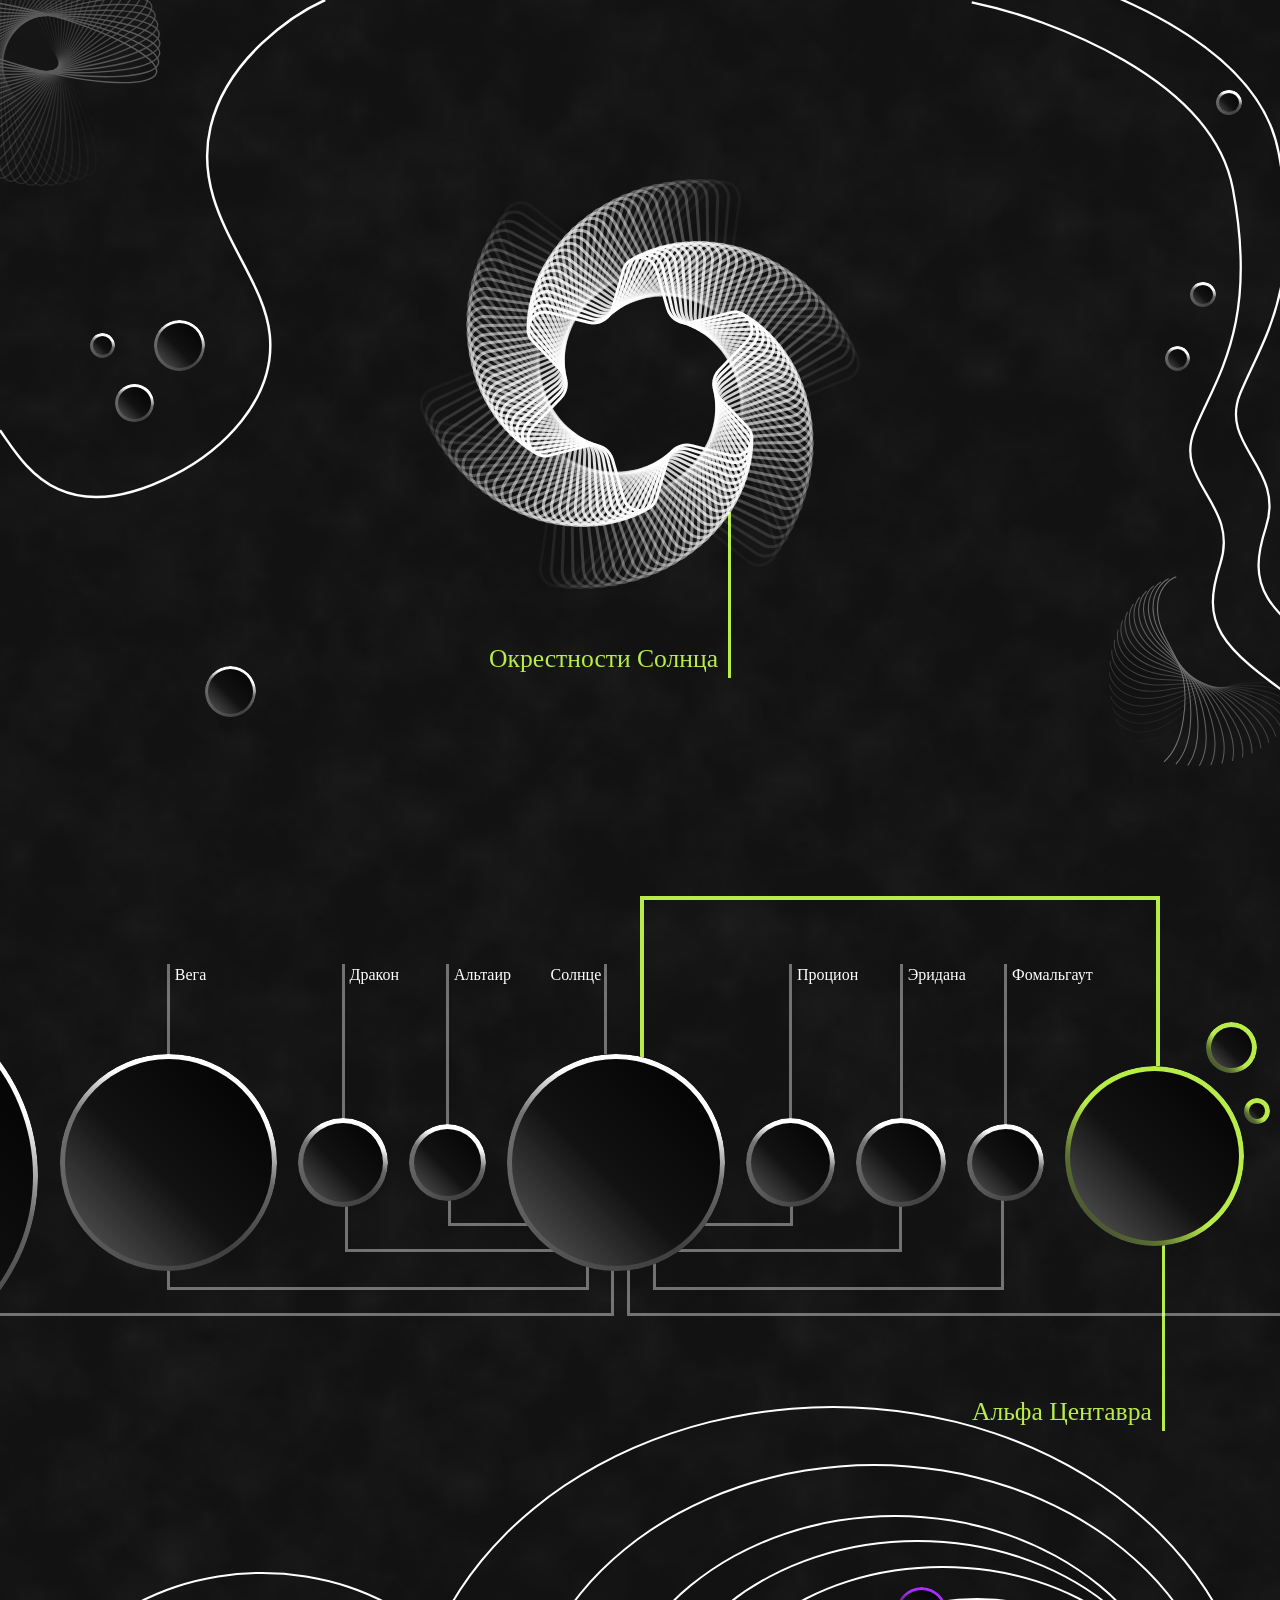
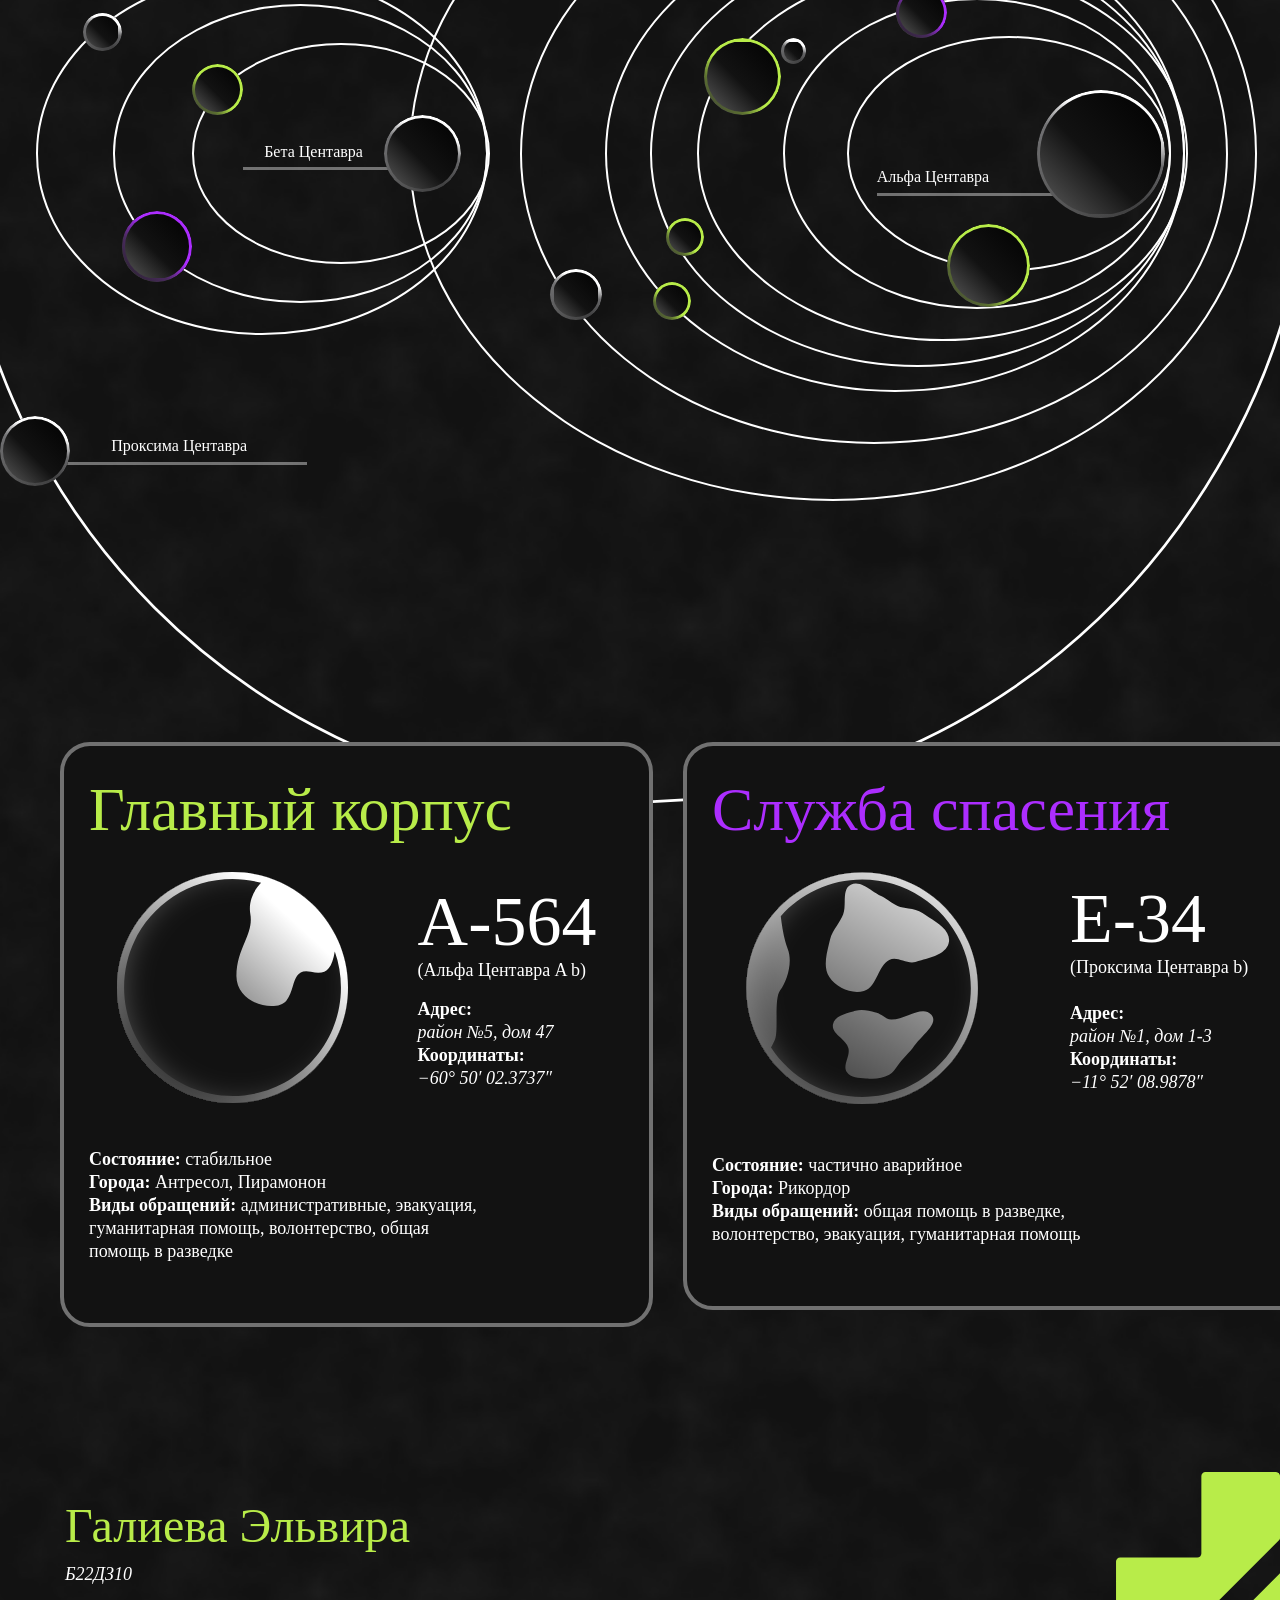
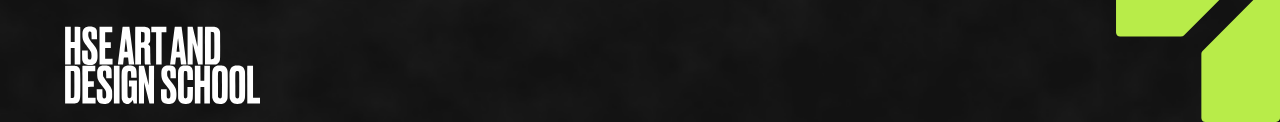
==== index.html @ c89c7153 "1506" ====
<!DOCTYPE html>
<html lang="en">
<head>
    <meta charset="UTF-8">
    <meta http-equiv="X-UA-Compatible" content="IE=edge">
    <meta name="viewport" content="width=device-width, initial-scale=1.0">
    <link rel="stylesheet" href="stylesheets/reset.css">
    <link rel="stylesheet" href="stylesheets/style.css">
    <title>Document</title>
</head>
<body>
    <div class="first_s">
        <div class="first_screen_bg">
            <div class="bg_left_galaxy">
                <div class="circel"></div>
            <div class="circel" ></div>
            <div class="circel" ></div>
            <div class="circel"></div>
            </div>
            <div class="bg_rigth_galaxy">
                <div class="circel" ></div>
                <div class="circel" ></div>
                <div class="circel" ></div>
            </div>
            <img src="images/1_line_left.svg" alt="">
            <img src="images/1_lines_right.svg" alt="">
            <img src="images/tablet/right_galaxy.svg" alt="">
        </div>
    <img class="left_galaxy" src="images/1_left_star.svg" alt="">
    <img class="right_galaxy" src="images/1_right_star.svg" alt="">
    <div class="first_center_elements">
    <img class="main_galaxy" src="images/1_main_star.svg" alt="">
    <div class="first_text_block">
        <h3 style="margin-right: 10px;">Окрестности Солнца</h3>
    </div>
    </div>
    </div>
    <div class="second_s">
        <div class="green_border"></div>
        <div class="planets">


            <div class="stars">
                <div class="stars_naming">
                    <div class="line_for_naming" style="height: 20px;opacity: 0;"></div>
                </div>
                <div class="circel_2" style="width:30vw; height: 30vw; margin-left: -27vw;"></div>
            </div>


            <div class="stars">
                <div class="stars_naming">
                    <div class="line_for_naming" style="height: 7vw;"></div>
                    <h4>Вега</h4>
                </div>
                <div class="circel_2" style="height: 17vw; width: 17vw;"></div>
            </div>


            <div class="stars">
                <div class="stars_naming" >
                    <div class="line_for_naming" style="height: 12vw;"></div>
                    <h4>Дракон</h4>
                </div>
                <div class="circel_2" style="height: 7vw; width: 7vw;"></div>
            </div>


            <div class="stars">
                <div class="stars_naming">
                    <div class="line_for_naming" style="height: 12.5vw"></div>
                    <h4>Альтаир</h4>
                </div>
                <div class="circel_2" style="height: 6vw; width: 6vw;"></div>
            </div>


            <div class="stars">
                <div class="stars_naming" style="flex-direction: row-reverse; margin-right: 20px;">
                    <h4 style="margin-right: 6px;">Солнце</h4>
                    <div class="line_for_naming" style="height: 7vw;"></div>
                    
                </div>
                <div class="circel_2" style="height: 17vw; width: 17vw;"></div>
            </div>


            <div class="stars">
                <div class="stars_naming" >
                    <div class="line_for_naming" style="height: 12vw;"></div>
                    <h4>Процион</h4>
                </div>
                <div class="circel_2" style="height: 7vw; width: 7vw;"></div>
            </div>


            <div class="stars">
                <div class="stars_naming" >
                    <div class="line_for_naming" style="height: 12vw;"></div>
                    <h4>Эридана</h4>
                </div>
                <div class="circel_2" style="height: 7vw; width: 7vw;"></div>
            </div>


            <div class="stars">
                <div class="stars_naming">
                    <div class="line_for_naming" style="height: 12.5vw"></div>
                    <h4>Фомальгаут</h4>
                </div>
                <div class="circel_2" style="height: 6vw; width: 6vw;"></div>
            </div>


        <div class="green_circels">
            <div class="circel_2_green" style="height: 14vw; width: 14vw;"></div>
            <div class="circel_2_green" style="height: 4vw; width: 4vw; margin-bottom: 17vw; margin-left: -3vw;"></div>
            <div class="circel_2_green" style="height: 2vw; width: 2vw; margin-bottom: 7vw; margin-left: -1vw;"></div>
        </div>
        </div>
        <div class="left_borders">
            <div></div>
            <div></div>
            <div></div>
            <div></div>
        </div>
        <div class="right_borders">
            <div></div>
            <div></div>
            <div></div>
            <div></div>
        </div>
        <div style="display:flex; align-items:flex-end; flex-direction:row-reverse;" >
            <div class="stars_naming_green"></div>
        <h3>Альфа Центавра</h3>
        </div>
    </div>
    <div class="second_s_small">
        <div class="green_border"></div>
        <div class="planets">


            <div class="stars">
                <div class="stars_naming">
                    <div class="line_for_naming" style="height: 20px;opacity: 0;"></div>
                </div>
                <div class="circel" style="width:265px; height: 265px; margin-left: -240px;"></div>
            </div>


            <div class="stars">
                <div class="stars_naming">
                    <div class="line_for_naming" style="height: 50px;"></div>
                    <h4>Вега</h4>
                </div>
                <div class="circel" style="height: 220px; width:200px;"></div>
            </div>


            <div class="stars">
                <div class="stars_naming" >
                    <div class="line_for_naming" style="height: 130px;"></div>
                    <h4>Дракон</h4>
                </div>
                <div class="circel" style="height: 70px; width: 70px;"></div>
            </div>


            <div class="stars">
                <div class="stars_naming">
                    <div class="line_for_naming" style="height: 135px"></div>
                    <h4>Альтаир</h4>
                </div>
                <div class="circel" style="height: 55px; width: 55px;"></div>
            </div>


            <div class="stars">
                <div class="stars_naming" style="flex-direction: row-reverse; margin-right: 20px;">
                    <h4 style="margin-right: 6px;">Солнце</h4>
                    <div class="line_for_naming" style="height: 60px;"></div>
                    
                </div>
                <div class="circel" style="height: 220px; width: 220px;"></div>
            </div>


            <div class="stars">
                <div class="stars_naming" >
                    <div class="line_for_naming" style="height: 130px;"></div>
                    <h4>Процион</h4>
                </div>
                <div class="circel" style="height: 70px; width: 70px;"></div>
            </div>


            <div class="stars">
                <div class="stars_naming" >
                    <div class="line_for_naming" style="height:130px;"></div>
                    <h4>Эридана</h4>
                </div>
                <div class="circel" style="height: 70px; width: 70px;"></div>
            </div>


            <div class="stars">
                <div class="stars_naming">
                    <div class="line_for_naming" style="height: 135px"></div>
                    <h4>Фомальгаут</h4>
                </div>
                <div class="circel" style="height: 55px; width: 55px;"></div>
            </div>


        <div class="green_circels">
            <div class="circel_2_green" style="height: 130px; width: 130px;"></div>
            <div class="circel_2_green" style="height: 55px; width: 55px; margin-bottom: 185px; margin-left: -25px;"></div>
            <div class="circel_2_green" style="height: 30px; width: 30px; margin-bottom: 65px; margin-left: -17px;"></div>
        </div>
        </div>
        <div class="left_borders">
            <div></div>
            <div></div>
            <div></div>
            <div></div>
        </div>
        <div class="right_borders">
            <div></div>
            <div></div>
            <div></div>
            <div></div>
        </div>
        <div style="display:flex; align-items:flex-end; flex-direction:row-reverse;" >
            <div class="stars_naming_green"></div>
        <h3 style="margin-right: 5px;">Альфа Центавра</h3>
        </div>
    </div>
    <div class="third_s">
        <div class="system">
            <img src="images/3_biggest.svg" alt="">
            <div class="proxima_circel_small"> <div  ></div></div>
            <div class="beta">
                <div></div>
                <div></div>
                <div></div>
            </div>
            <div class="alpha">
                <div></div>
                <div></div>
                <div></div>
                <div></div>
                <div></div>
                <div></div>
                <div></div>
            </div>
            
        </div>
        <div class="system_planets">
            <div class="circel_3"></div>
            <div class="proxima_name">
                <h4>Проксима Центавра</h4>
                <div></div>
            </div>
            <div class="circel_3"></div>
            <div class="circel_3_purple"></div>
            <div class="circel_3_green"></div>
            <div class="beta_name">
                <h4>Бета Центавра</h4>
                <div></div>
            </div>
            <div class="circel_3"></div>
            <div class="circel_3"></div>
            <div class="circel_3_green"></div>
            <div class="circel_3_green"></div>
            <div class="circel_3_green"></div>
            <div class="circel_3"></div>
            <div class="circel_3_purple"></div>
            <div class="circel_3_green"></div>
            <div class="alpha_name">
                <h4>Альфа Центавра</h4>
                <div></div>
            </div>
            <div class="circel_3"></div>
        </div>
    </div>
    <div class="fourth_s">
        <div>
            <div class="cards" style="width: 535px ;">
                <h2 style="color: #B8EC49;">Главный корпус </h2>
                <div class="card_planet">
                    <img src="images/4_planet_1.svg" alt="">
                    <div>
                        <h1>А-564</h1>
                        <p>(Альфа Центавра A b)</p>
                        <br>
                        <p> <span style="font-weight: 600;"> Адрес: </span>  <br>
                            <span style="font-style: italic;">  район №5, дом 47 </span>
                             <br>
                             <span style="font-weight: 600;"> Координаты: </span>
                             <br>
                             <span style="font-style: italic;">  −60° 50′ 02.3737″ </span>
                            </p>
                    </div>
                </div>
                <p style=" margin-top: 45px;"> <span style="font-weight: 600;"> Состояние: </span>  стабильное <br>
                    <span style="font-weight: 600;"> Города: </span> 
                    Антресол, Пирамонон  <br>
                    <span style="font-weight: 600;"> Виды обращений: </span>
                    административные, эвакуация, <br> гуманитарная помощь, волонтерство, общая <br> помощь в разведке </p>
            </div>
        </div>
        <div>
            <div class="cards" style="width: 570px">
                <h2 style="color: #AC2DFF ;">Служба спасения</h2>
                <div class="card_planet">
                    <img src="images/4_planet_3.svg" alt="">
                    <div style="margin-left: 25px;">
                        <h1>E-34</h1>
                        <p>(Проксима Центавра b)</p>
                        <p> <span style="font-weight: 600;"> <br> Адрес: </span>  <br>
                            <span style="font-style: italic;">  район №1, дом 1-3 </span>
                             <br>
                             <span style="font-weight: 600;"> Координаты: </span>
                             <br>
                             <span style="font-style: italic;">  −11° 52′ 08.9878″ </span>
                            </p>
                    </div>
                </div>
                <p style=" margin-top: 50px;"> <span style="font-weight: 600;"> Состояние: </span>  частично аварийное <br>
                    <span style="font-weight: 600;"> Города: </span> 
                    Рикордор  <br>
                    <span style="font-weight: 600;"> Виды обращений: </span>
                    общая помощь в разведке, <br>  волонтерство, эвакуация, гуманитарная помощь </p>
            </div>
        </div>
        <div>
            <div class="cards">
                <h2 style="color: white ">Исследовательский <br> центр №1</h2>
                <div class="card_planet">
                    <img src="images/4_planet_2.svg" alt="">
                    <div style="margin-left: 25px;">
                        <h1>I-800</h1>
                        <p>(Альфа Центавра B b)</p>
                        <p> <span style="font-weight: 600;"> <br> Адрес: </span>  <br>
                            <span style="font-style: italic;">  район №4, дом 1 </span>
                             <br>
                             <span style="font-weight: 600;"> Координаты: </span>
                             <br>
                             <span style="font-style: italic;">  −61° 50′ 08.5413″ </span>
                            </p>
                    </div>
                </div>
                <p style=" margin-top: 50px;"> <span style="font-weight: 600;"> Состояние: </span>  стабильное <br>
                    <span style="font-weight: 600;"> Города: </span> 
                    Миномир, Амирон-сити, Альфа-сити  <br>
                    <span style="font-weight: 600;"> Виды обращений: </span>
                    образцы для лаборатории, мутации </p>
            </div>
        </div>
        <div>
            <div class="cards">
                <h2 style="color: #B8EC49; width:565px ">Центр помощи №3</h2>
                <div class="card_planet">
                    <img src="images/4_planet_5.svg" alt="">
                    <div style="margin-left: 25px;">
                        <h1>P-99</h1>
                        <p>(Проксима Центавра c)</p>
                        <p> <span style="font-weight: 600;"> <br> Адрес: </span>  <br>
                            <span style="font-style: italic;">  центральная площадь </span>
                             <br>
                             <span style="font-weight: 600;"> Координаты: </span>
                             <br>
                             <span style="font-style: italic;">  −24° 12′ 45.9518″ </span>
                            </p>
                    </div>
                </div>
                <p style=" margin-top: 50px;"> <span style="font-weight: 600;"> Состояние: </span>  критическое <br>
                    <span style="font-weight: 600;"> Города: </span> 
                    Централ-сити <br>
                    <span style="font-weight: 600;"> Виды обращений: </span>
                    гуманитарная помощь, эвакуация </p>
            </div>
        </div>
        <div>
            <div class="cards" style="width:670px">
                <h2 style="color: #AC2DFF ">Центральный корпус <br>  волонтерства</h2>
                <div class="card_planet">
                    <img src="images/4_planet_4.svg" alt="">
                    <div style="margin-left: 25px;">
                        <h1>C-78</h1>
                        <p>(Альфа Центавра B c)</p>
                        <p> <span style="font-weight: 600;"> <br> Адрес: </span>  <br>
                            <span style="font-style: italic;">  район №7, дом 2 </span>
                             <br>
                             <span style="font-weight: 600;"> Координаты: </span>
                             <br>
                             <span style="font-style: italic;">  11° 52′ 08.9878″ </span>
                            </p>
                    </div>
                </div>
                <p style=" margin-top: 50px;"> <span style="font-weight: 600;"> Состояние: </span>  стабильное <br>
                    <span style="font-weight: 600;"> Города: </span> 
                    Галиевон, Регин-сити <br>
                    <span style="font-weight: 600;"> Виды обращений: </span>
                    общая помощь в разведке, волонтерство </p>
            </div>
        </div>
    </div>
    <div class="fourth_s_small">
        <div>
            <div class="cards" style="width: 270px ; margin-left: 45px;">
                <h2 style="color: #B8EC49;">Главный корпус </h2>
                <div class="card_planet">
                    <img src="images/4_planet_1.svg" alt="" >
                    <div>
                        <h1>А-564</h1>
                        <p>(Альфа Центавра A b)</p>
                        <br>
                        <p> <span style="font-weight: 600;"> Адрес: </span>  <br>
                            <span style="font-style: italic;">  район №5, дом 47 </span>
                             <br>
                             <span style="font-weight: 600;"> Координаты: </span>
                             <br>
                             <span style="font-style: italic;">  −60° 50′ 02.3737″ </span>
                            </p>
                    </div>
                </div>
                <p > <span style="font-weight: 600;"> Состояние: </span>  стабильное <br>
                    <span style="font-weight: 600;"> Города: </span> 
                    Антресол, Пирамонон  <br>
                    <span style="font-weight: 600;"> Виды обращений: </span>
                    административные, эвакуация, <br> гуманитарная помощь, волонтерство, общая <br> помощь в разведке </p>
            </div>
        </div>
        <div>
            <div class="cards" style="width: 290px">
                <h2 style="color: #AC2DFF ;">Служба спасения</h2>
                <div class="card_planet">
                    <img src="images/4_planet_3.svg" alt="">
                    <div>
                        <h1>E-34</h1>
                        <p>(Проксима Центавра b)</p>
                        <p> <span style="font-weight: 600;"> <br> Адрес: </span>  <br>
                            <span style="font-style: italic;">  район №1, дом 1-3 </span>
                             <br>
                             <span style="font-weight: 600;"> Координаты: </span>
                             <br>
                             <span style="font-style: italic;">  −11° 52′ 08.9878″ </span>
                            </p>
                    </div>
                </div>
                <p > <span style="font-weight: 600;"> Состояние: </span>  частично аварийное <br>
                    <span style="font-weight: 600;"> Города: </span> 
                    Рикордор  <br>
                    <span style="font-weight: 600;"> Виды обращений: </span>
                    общая помощь в разведке,волонтерство, эвакуация, гуманитарная помощь </p>
            </div>
        </div>
        <div>
            <div class="cards">
                <h2 style="color: white ">Исследовательский <br> центр №1</h2>
                <div class="card_planet" style="margin-top:-55px">
                    <img src="images/4_planet_2.svg" alt="" style="margin-left:-76px">
                    <div>
                        <h1>I-800</h1>
                        <p>(Альфа Центавра B b)</p>
                        <p> <span style="font-weight: 600;"> <br> Адрес: </span>  <br>
                            <span style="font-style: italic;">  район №4, дом 1 </span>
                             <br>
                             <span style="font-weight: 600;"> Координаты: </span>
                             <br>
                             <span style="font-style: italic;">  −61° 50′ 08.5413″ </span>
                            </p>
                    </div>
                </div>
                <p> <span style="font-weight: 600;"> Состояние: </span>  стабильное <br>
                    <span style="font-weight: 600;"> Города: </span> 
                    Миномир, Амирон-сити, Альфа-сити  <br>
                    <span style="font-weight: 600;"> Виды обращений: </span>
                    образцы для лаборатории, мутации </p>
            </div>
        </div>
        <div>
            <div class="cards" style="width:290px">
                <h2 style="color: #B8EC49; width:300px ">Центр помощи №3</h2>
                <div class="card_planet">
                    <img src="images/4_planet_5.svg" alt="">
                    <div >
                        <h1>P-99</h1>
                        <p>(Проксима Центавра c)</p>
                        <p> <span style="font-weight: 600;"> <br> Адрес: </span>  <br>
                            <span style="font-style: italic;">  центральная площадь </span>
                             <br>
                             <span style="font-weight: 600;"> Координаты: </span>
                             <br>
                             <span style="font-style: italic;">  −24° 12′ 45.9518″ </span>
                            </p>
                    </div>
                </div>
                <p> <span style="font-weight: 600;"> Состояние: </span>  критическое <br>
                    <span style="font-weight: 600;"> Города: </span> 
                    Централ-сити <br>
                    <span style="font-weight: 600;"> Виды обращений: </span>
                    гуманитарная помощь, эвакуация </p>
            </div>
        </div>
        <div>
            <div class="cards" style="width:350px">
                <h2 style="color: #AC2DFF ">Центральный корпус <br>  волонтерства</h2>
                <div class="card_planet" style="margin-left:-50px">
                    <img src="images/4_planet_4.svg" alt="" style="margin-left:-16px">
                    <div>
                        <h1>C-78</h1>
                        <p>(Альфа Центавра B c)</p>
                        <p> <span style="font-weight: 600;"> <br> Адрес: </span>  <br>
                            <span style="font-style: italic;">  район №7, дом 2 </span>
                             <br>
                             <span style="font-weight: 600;"> Координаты: </span>
                             <br>
                             <span style="font-style: italic;">  11° 52′ 08.9878″ </span>
                            </p>
                    </div>
                </div>
                <p> <span style="font-weight: 600;"> Состояние: </span>  стабильное <br>
                    <span style="font-weight: 600;"> Города: </span> 
                    Галиевон, Регин-сити <br>
                    <span style="font-weight: 600;"> Виды обращений: </span>
                    общая помощь в разведке, волонтерство </p>
            </div>
        </div>
    </div>
    <div class="bottom">
        <div class="bottom_text">
            <h3 class="b_text">Галиева Эльвира</h3>
            <p>Б22ДЗ10</p>
            <img src="images/hse_logo.svg" alt="" >
        </div>
            <img src="images/bottom.svg" alt="" >
    </div>
</body>
</html>
---- stylesheets/style.css ----
@import "fonts.css";
@import "index.css";
@import "parallax.css";
@import "first_screen.css";
@import "second_screen.css";
@import "third_screen.css";
@import "fourth_screen.css";
@import "animation.css";
@import "responsive_mobile.css";
@import "responsive.css";
@import "responsive_tablet.css";
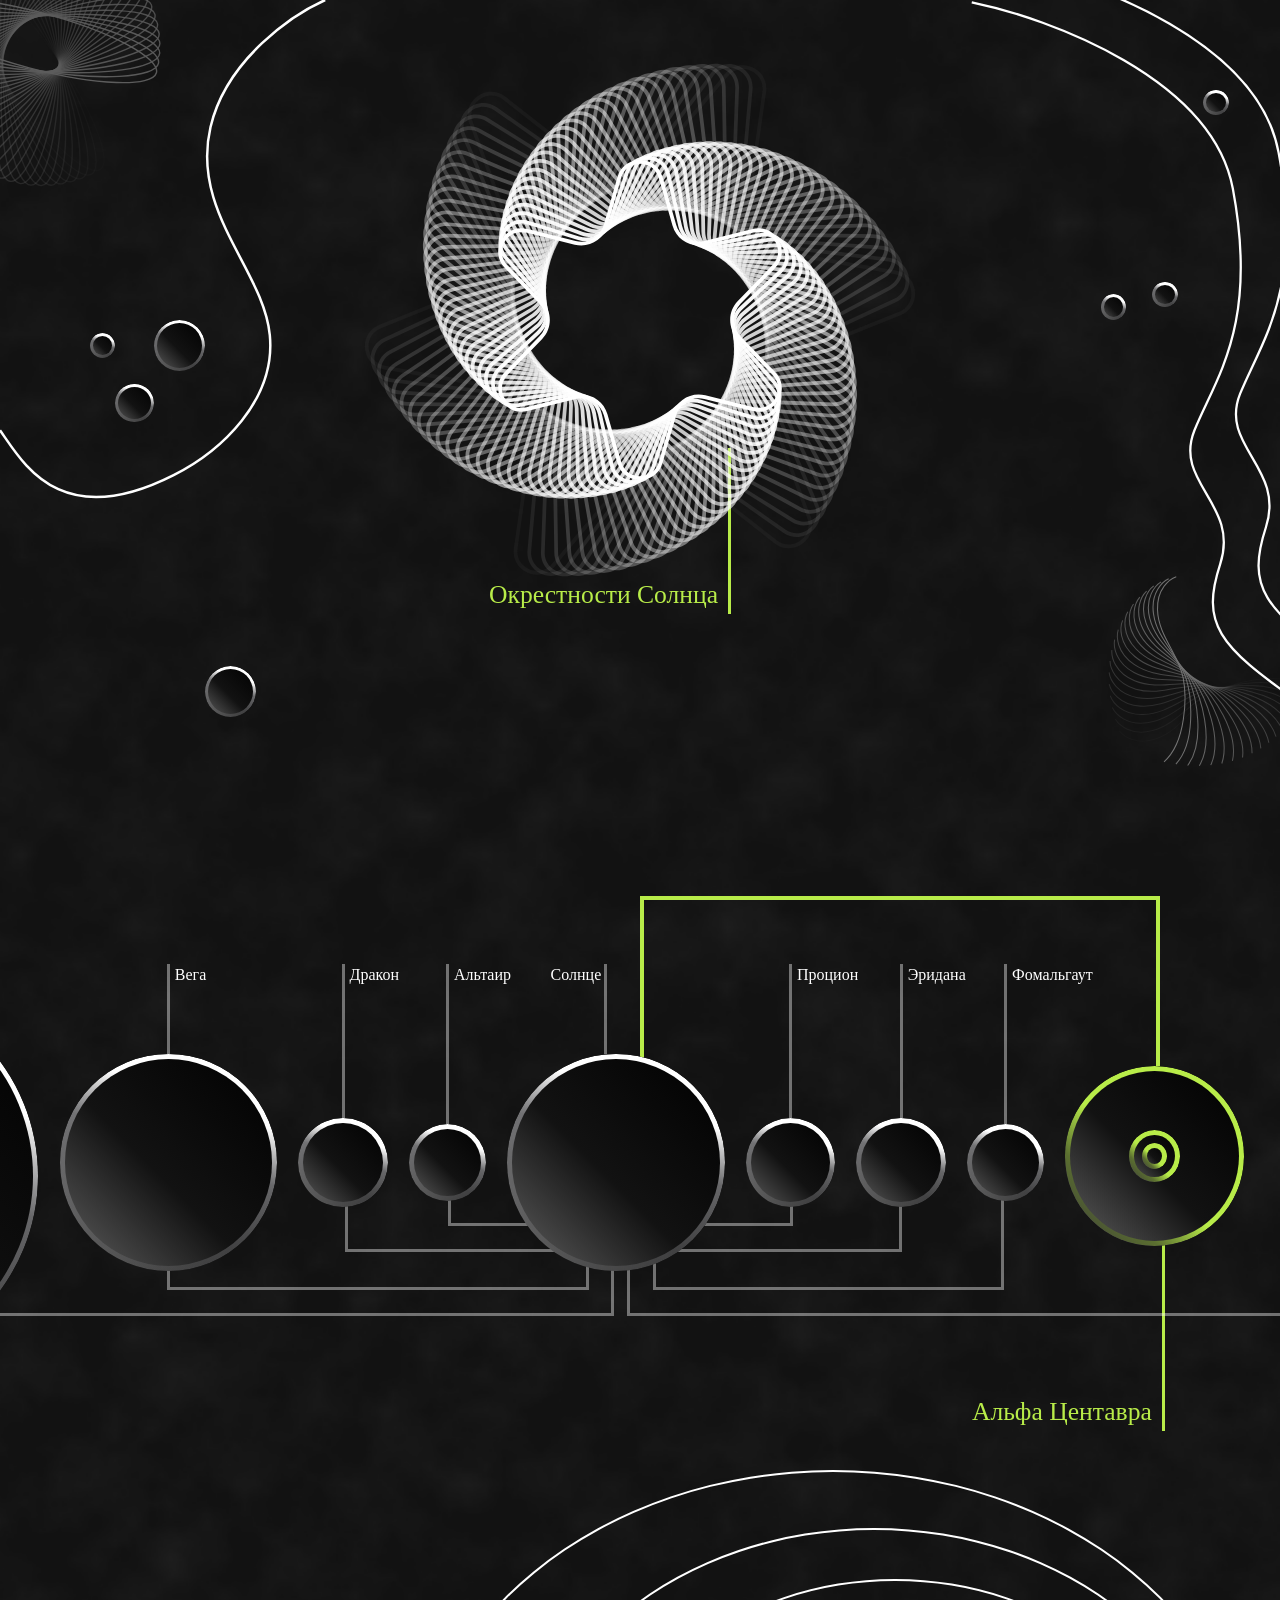
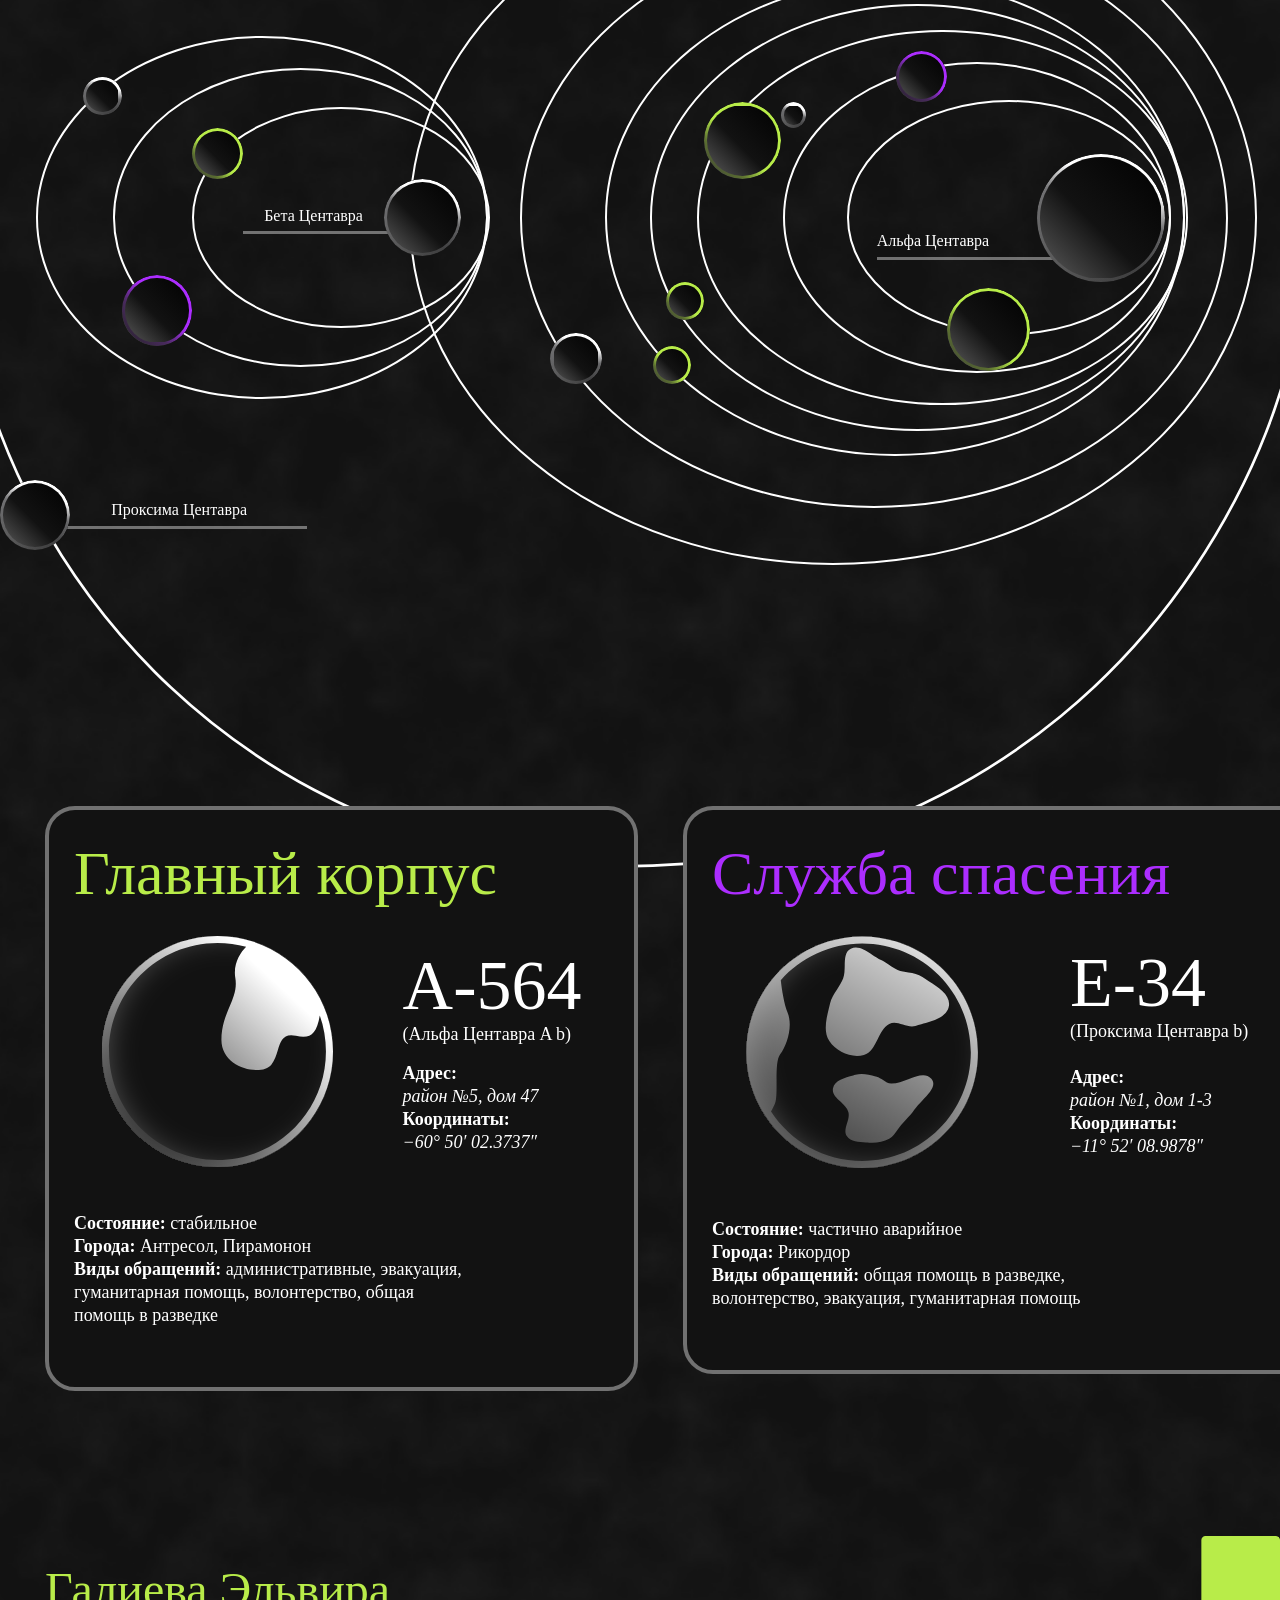
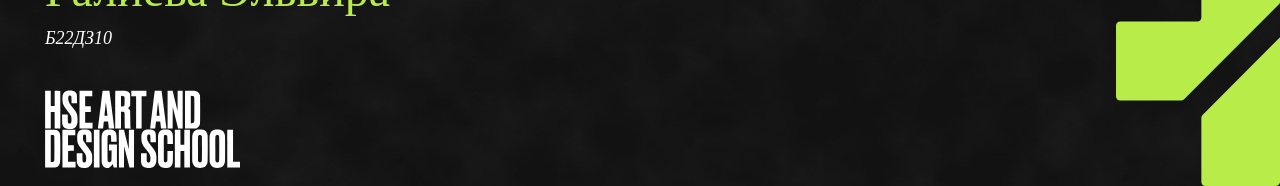
==== commit 5e660b4a: "low_animated" ====
--- a/index.html
+++ b/index.html
@@ -24,7 +24,7 @@
             </div>
             <img src="images/1_line_left.svg" alt="">
             <img src="images/1_lines_right.svg" alt="">
-            <img src="images/tablet/right_galaxy.svg" alt="">
+            <img src="images/mobile/right_galaxy.svg" alt="">
         </div>
     <img class="left_galaxy" src="images/1_left_star.svg" alt="">
     <img class="right_galaxy" src="images/1_right_star.svg" alt="">
@@ -114,8 +114,11 @@
 
         <div class="green_circels">
             <div class="circel_2_green" style="height: 14vw; width: 14vw;"></div>
-            <div class="circel_2_green" style="height: 4vw; width: 4vw; margin-bottom: 17vw; margin-left: -3vw;"></div>
-            <div class="circel_2_green" style="height: 2vw; width: 2vw; margin-bottom: 7vw; margin-left: -1vw;"></div>
+            <div class="circel_2_green" style="height: 4vw; width: 4vw; margin-left: -9vw;"></div>
+            <div style="height: 4vw; width: 4vw; margin-left: -4vw;" >
+                <div class="circel_2_green" style="height: 2vw; width: 2vw; margin-left: 1vw; margin-top: 1vw; "></div>
+            </div>
+           
         </div>
         </div>
         <div class="left_borders">
@@ -382,6 +385,7 @@
             </div>
         </div>
         <div>
+            
             <div class="cards" style="width:670px">
                 <h2 style="color: #AC2DFF ">Центральный корпус <br>  волонтерства</h2>
                 <div class="card_planet">
@@ -405,10 +409,132 @@
                     общая помощь в разведке, волонтерство </p>
             </div>
         </div>
+        <div>
+            <div class="cards" style="width: 535px ;">
+                <h2 style="color: #B8EC49;">Главный корпус </h2>
+                <div class="card_planet">
+                    <img src="images/4_planet_1.svg" alt="">
+                    <div>
+                        <h1>А-564</h1>
+                        <p>(Альфа Центавра A b)</p>
+                        <br>
+                        <p> <span style="font-weight: 600;"> Адрес: </span>  <br>
+                            <span style="font-style: italic;">  район №5, дом 47 </span>
+                             <br>
+                             <span style="font-weight: 600;"> Координаты: </span>
+                             <br>
+                             <span style="font-style: italic;">  −60° 50′ 02.3737″ </span>
+                            </p>
+                    </div>
+                </div>
+                <p style=" margin-top: 45px;"> <span style="font-weight: 600;"> Состояние: </span>  стабильное <br>
+                    <span style="font-weight: 600;"> Города: </span> 
+                    Антресол, Пирамонон  <br>
+                    <span style="font-weight: 600;"> Виды обращений: </span>
+                    административные, эвакуация, <br> гуманитарная помощь, волонтерство, общая <br> помощь в разведке </p>
+            </div>
+        </div>
+        <div>
+            <div class="cards" style="width: 570px">
+                <h2 style="color: #AC2DFF ;">Служба спасения</h2>
+                <div class="card_planet">
+                    <img src="images/4_planet_3.svg" alt="">
+                    <div style="margin-left: 25px;">
+                        <h1>E-34</h1>
+                        <p>(Проксима Центавра b)</p>
+                        <p> <span style="font-weight: 600;"> <br> Адрес: </span>  <br>
+                            <span style="font-style: italic;">  район №1, дом 1-3 </span>
+                             <br>
+                             <span style="font-weight: 600;"> Координаты: </span>
+                             <br>
+                             <span style="font-style: italic;">  −11° 52′ 08.9878″ </span>
+                            </p>
+                    </div>
+                </div>
+                <p style=" margin-top: 50px;"> <span style="font-weight: 600;"> Состояние: </span>  частично аварийное <br>
+                    <span style="font-weight: 600;"> Города: </span> 
+                    Рикордор  <br>
+                    <span style="font-weight: 600;"> Виды обращений: </span>
+                    общая помощь в разведке, <br>  волонтерство, эвакуация, гуманитарная помощь </p>
+            </div>
+        </div>
+        <div>
+            <div class="cards">
+                <h2 style="color: white ">Исследовательский <br> центр №1</h2>
+                <div class="card_planet">
+                    <img src="images/4_planet_2.svg" alt="">
+                    <div style="margin-left: 25px;">
+                        <h1>I-800</h1>
+                        <p>(Альфа Центавра B b)</p>
+                        <p> <span style="font-weight: 600;"> <br> Адрес: </span>  <br>
+                            <span style="font-style: italic;">  район №4, дом 1 </span>
+                             <br>
+                             <span style="font-weight: 600;"> Координаты: </span>
+                             <br>
+                             <span style="font-style: italic;">  −61° 50′ 08.5413″ </span>
+                            </p>
+                    </div>
+                </div>
+                <p style=" margin-top: 50px;"> <span style="font-weight: 600;"> Состояние: </span>  стабильное <br>
+                    <span style="font-weight: 600;"> Города: </span> 
+                    Миномир, Амирон-сити, Альфа-сити  <br>
+                    <span style="font-weight: 600;"> Виды обращений: </span>
+                    образцы для лаборатории, мутации </p>
+            </div>
+        </div>
+        <div>
+            <div class="cards">
+                <h2 style="color: #B8EC49; width:565px ">Центр помощи №3</h2>
+                <div class="card_planet">
+                    <img src="images/4_planet_5.svg" alt="">
+                    <div style="margin-left: 25px;">
+                        <h1>P-99</h1>
+                        <p>(Проксима Центавра c)</p>
+                        <p> <span style="font-weight: 600;"> <br> Адрес: </span>  <br>
+                            <span style="font-style: italic;">  центральная площадь </span>
+                             <br>
+                             <span style="font-weight: 600;"> Координаты: </span>
+                             <br>
+                             <span style="font-style: italic;">  −24° 12′ 45.9518″ </span>
+                            </p>
+                    </div>
+                </div>
+                <p style=" margin-top: 50px;"> <span style="font-weight: 600;"> Состояние: </span>  критическое <br>
+                    <span style="font-weight: 600;"> Города: </span> 
+                    Централ-сити <br>
+                    <span style="font-weight: 600;"> Виды обращений: </span>
+                    гуманитарная помощь, эвакуация </p>
+            </div>
+        </div>
+        <div>
+            
+            <div class="cards" style="width:670px">
+                <h2 style="color: #AC2DFF ">Центральный корпус <br>  волонтерства</h2>
+                <div class="card_planet">
+                    <img src="images/4_planet_4.svg" alt="">
+                    <div style="margin-left: 25px;">
+                        <h1>C-78</h1>
+                        <p>(Альфа Центавра B c)</p>
+                        <p> <span style="font-weight: 600;"> <br> Адрес: </span>  <br>
+                            <span style="font-style: italic;">  район №7, дом 2 </span>
+                             <br>
+                             <span style="font-weight: 600;"> Координаты: </span>
+                             <br>
+                             <span style="font-style: italic;">  11° 52′ 08.9878″ </span>
+                            </p>
+                    </div>
+                </div>
+                <p style=" margin-top: 50px;"> <span style="font-weight: 600;"> Состояние: </span>  стабильное <br>
+                    <span style="font-weight: 600;"> Города: </span> 
+                    Галиевон, Регин-сити <br>
+                    <span style="font-weight: 600;"> Виды обращений: </span>
+                    общая помощь в разведке, волонтерство </p>
+            </div>
+        </div>
     </div>
     <div class="fourth_s_small">
         <div>
-            <div class="cards" style="width: 270px ; margin-left: 45px;">
+            <div class="cards" style="width: 270px ; margin-left: 5px;">
                 <h2 style="color: #B8EC49;">Главный корпус </h2>
                 <div class="card_planet">
                     <img src="images/4_planet_1.svg" alt="" >
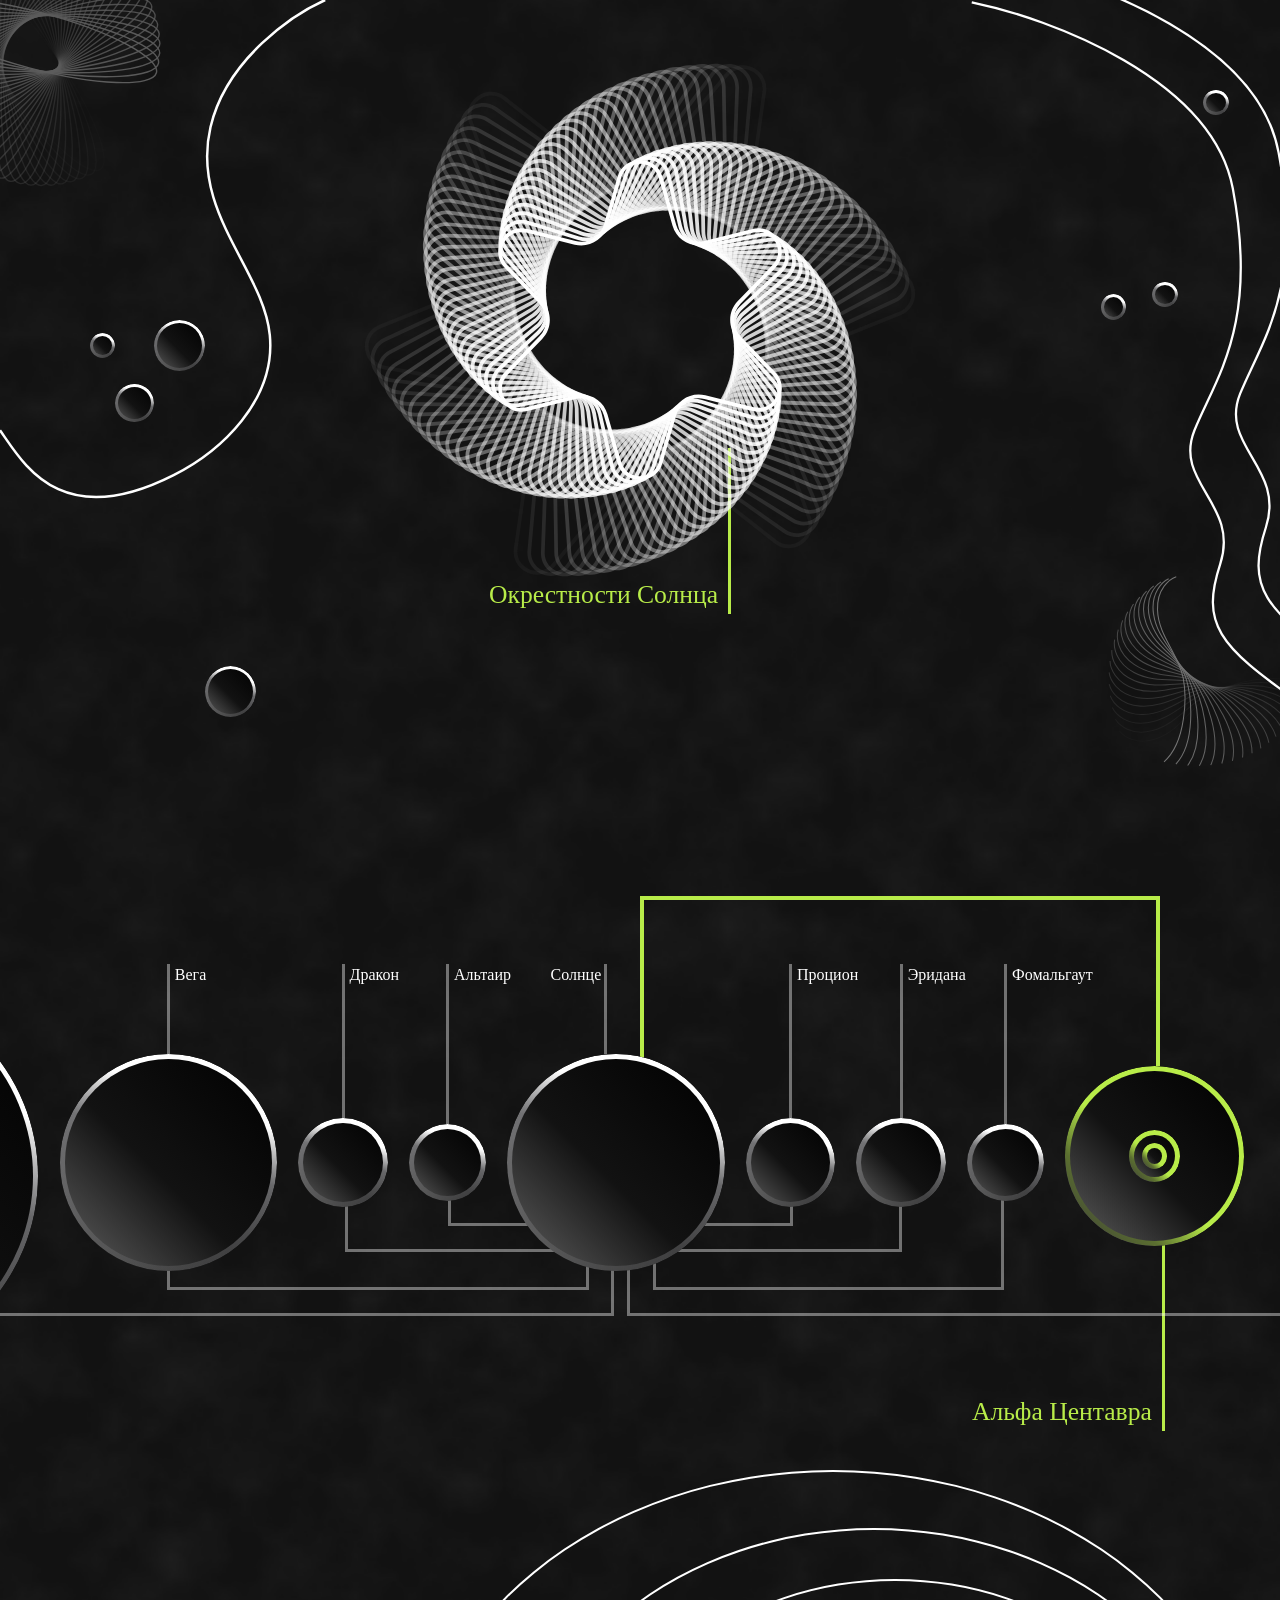
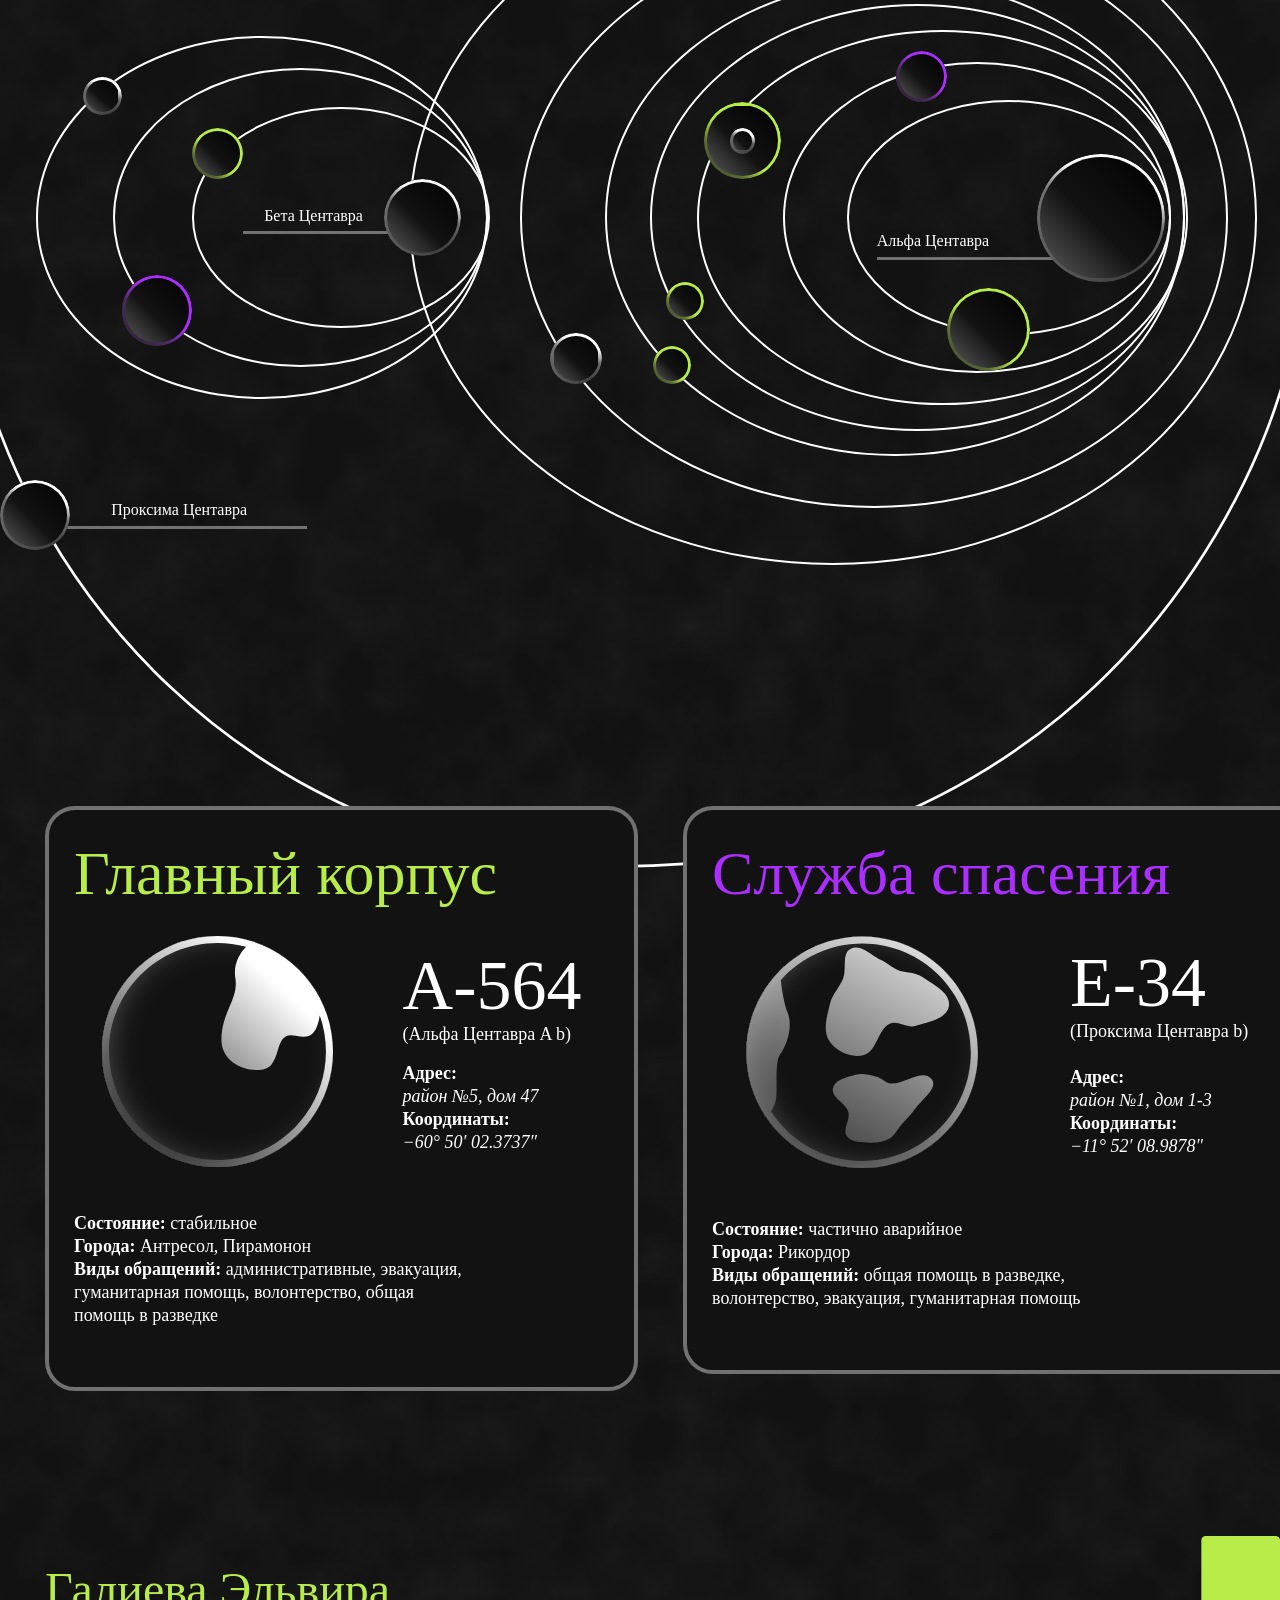
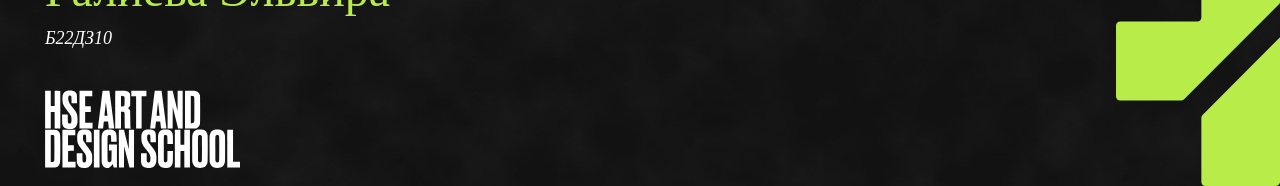
==== commit de1ecb2c: "FIMAL" ====
--- a/index.html
+++ b/index.html
@@ -217,8 +217,11 @@
 
         <div class="green_circels">
             <div class="circel_2_green" style="height: 130px; width: 130px;"></div>
-            <div class="circel_2_green" style="height: 55px; width: 55px; margin-bottom: 185px; margin-left: -25px;"></div>
-            <div class="circel_2_green" style="height: 30px; width: 30px; margin-bottom: 65px; margin-left: -17px;"></div>
+            <div class="circel_2_green" style="height: 55px; width: 55px;  margin-left: -95px;"></div>
+            <div style="height: 55px; width: 55px; margin-left: -7.5vw;"> 
+                <div class="circel_2_green" style="height: 30px; width: 30px; margin-top: 10px; margin-left: 15px;"></div>
+            </div>
+            
         </div>
         </div>
         <div class="left_borders">
@@ -534,7 +537,7 @@
     </div>
     <div class="fourth_s_small">
         <div>
-            <div class="cards" style="width: 270px ; margin-left: 5px;">
+            <div class="cards" style="width: 270px ; margin-left: 25px;">
                 <h2 style="color: #B8EC49;">Главный корпус </h2>
                 <div class="card_planet">
                     <img src="images/4_planet_1.svg" alt="" >
@@ -654,6 +657,127 @@
                     общая помощь в разведке, волонтерство </p>
             </div>
         </div>
+        <div>
+            <div class="cards" style="width: 270px ; margin-left: 25px;">
+                <h2 style="color: #B8EC49;">Главный корпус </h2>
+                <div class="card_planet">
+                    <img src="images/4_planet_1.svg" alt="" >
+                    <div>
+                        <h1>А-564</h1>
+                        <p>(Альфа Центавра A b)</p>
+                        <br>
+                        <p> <span style="font-weight: 600;"> Адрес: </span>  <br>
+                            <span style="font-style: italic;">  район №5, дом 47 </span>
+                             <br>
+                             <span style="font-weight: 600;"> Координаты: </span>
+                             <br>
+                             <span style="font-style: italic;">  −60° 50′ 02.3737″ </span>
+                            </p>
+                    </div>
+                </div>
+                <p > <span style="font-weight: 600;"> Состояние: </span>  стабильное <br>
+                    <span style="font-weight: 600;"> Города: </span> 
+                    Антресол, Пирамонон  <br>
+                    <span style="font-weight: 600;"> Виды обращений: </span>
+                    административные, эвакуация, <br> гуманитарная помощь, волонтерство, общая <br> помощь в разведке </p>
+            </div>
+        </div>
+        <div>
+            <div class="cards" style="width: 290px">
+                <h2 style="color: #AC2DFF ;">Служба спасения</h2>
+                <div class="card_planet">
+                    <img src="images/4_planet_3.svg" alt="">
+                    <div>
+                        <h1>E-34</h1>
+                        <p>(Проксима Центавра b)</p>
+                        <p> <span style="font-weight: 600;"> <br> Адрес: </span>  <br>
+                            <span style="font-style: italic;">  район №1, дом 1-3 </span>
+                             <br>
+                             <span style="font-weight: 600;"> Координаты: </span>
+                             <br>
+                             <span style="font-style: italic;">  −11° 52′ 08.9878″ </span>
+                            </p>
+                    </div>
+                </div>
+                <p > <span style="font-weight: 600;"> Состояние: </span>  частично аварийное <br>
+                    <span style="font-weight: 600;"> Города: </span> 
+                    Рикордор  <br>
+                    <span style="font-weight: 600;"> Виды обращений: </span>
+                    общая помощь в разведке,волонтерство, эвакуация, гуманитарная помощь </p>
+            </div>
+        </div>
+        <div>
+            <div class="cards">
+                <h2 style="color: white ">Исследовательский <br> центр №1</h2>
+                <div class="card_planet" style="margin-top:-55px">
+                    <img src="images/4_planet_2.svg" alt="" style="margin-left:-76px">
+                    <div>
+                        <h1>I-800</h1>
+                        <p>(Альфа Центавра B b)</p>
+                        <p> <span style="font-weight: 600;"> <br> Адрес: </span>  <br>
+                            <span style="font-style: italic;">  район №4, дом 1 </span>
+                             <br>
+                             <span style="font-weight: 600;"> Координаты: </span>
+                             <br>
+                             <span style="font-style: italic;">  −61° 50′ 08.5413″ </span>
+                            </p>
+                    </div>
+                </div>
+                <p> <span style="font-weight: 600;"> Состояние: </span>  стабильное <br>
+                    <span style="font-weight: 600;"> Города: </span> 
+                    Миномир, Амирон-сити, Альфа-сити  <br>
+                    <span style="font-weight: 600;"> Виды обращений: </span>
+                    образцы для лаборатории, мутации </p>
+            </div>
+        </div>
+        <div>
+            <div class="cards" style="width:290px">
+                <h2 style="color: #B8EC49; width:300px ">Центр помощи №3</h2>
+                <div class="card_planet">
+                    <img src="images/4_planet_5.svg" alt="">
+                    <div >
+                        <h1>P-99</h1>
+                        <p>(Проксима Центавра c)</p>
+                        <p> <span style="font-weight: 600;"> <br> Адрес: </span>  <br>
+                            <span style="font-style: italic;">  центральная площадь </span>
+                             <br>
+                             <span style="font-weight: 600;"> Координаты: </span>
+                             <br>
+                             <span style="font-style: italic;">  −24° 12′ 45.9518″ </span>
+                            </p>
+                    </div>
+                </div>
+                <p> <span style="font-weight: 600;"> Состояние: </span>  критическое <br>
+                    <span style="font-weight: 600;"> Города: </span> 
+                    Централ-сити <br>
+                    <span style="font-weight: 600;"> Виды обращений: </span>
+                    гуманитарная помощь, эвакуация </p>
+            </div>
+        </div>
+        <div>
+            <div class="cards" style="width:350px">
+                <h2 style="color: #AC2DFF ">Центральный корпус <br>  волонтерства</h2>
+                <div class="card_planet" style="margin-left:-50px">
+                    <img src="images/4_planet_4.svg" alt="" style="margin-left:-16px">
+                    <div>
+                        <h1>C-78</h1>
+                        <p>(Альфа Центавра B c)</p>
+                        <p> <span style="font-weight: 600;"> <br> Адрес: </span>  <br>
+                            <span style="font-style: italic;">  район №7, дом 2 </span>
+                             <br>
+                             <span style="font-weight: 600;"> Координаты: </span>
+                             <br>
+                             <span style="font-style: italic;">  11° 52′ 08.9878″ </span>
+                            </p>
+                    </div>
+                </div>
+                <p> <span style="font-weight: 600;"> Состояние: </span>  стабильное <br>
+                    <span style="font-weight: 600;"> Города: </span> 
+                    Галиевон, Регин-сити <br>
+                    <span style="font-weight: 600;"> Виды обращений: </span>
+                    общая помощь в разведке, волонтерство </p>
+            </div>
+        </div>
     </div>
     <div class="bottom">
         <div class="bottom_text">
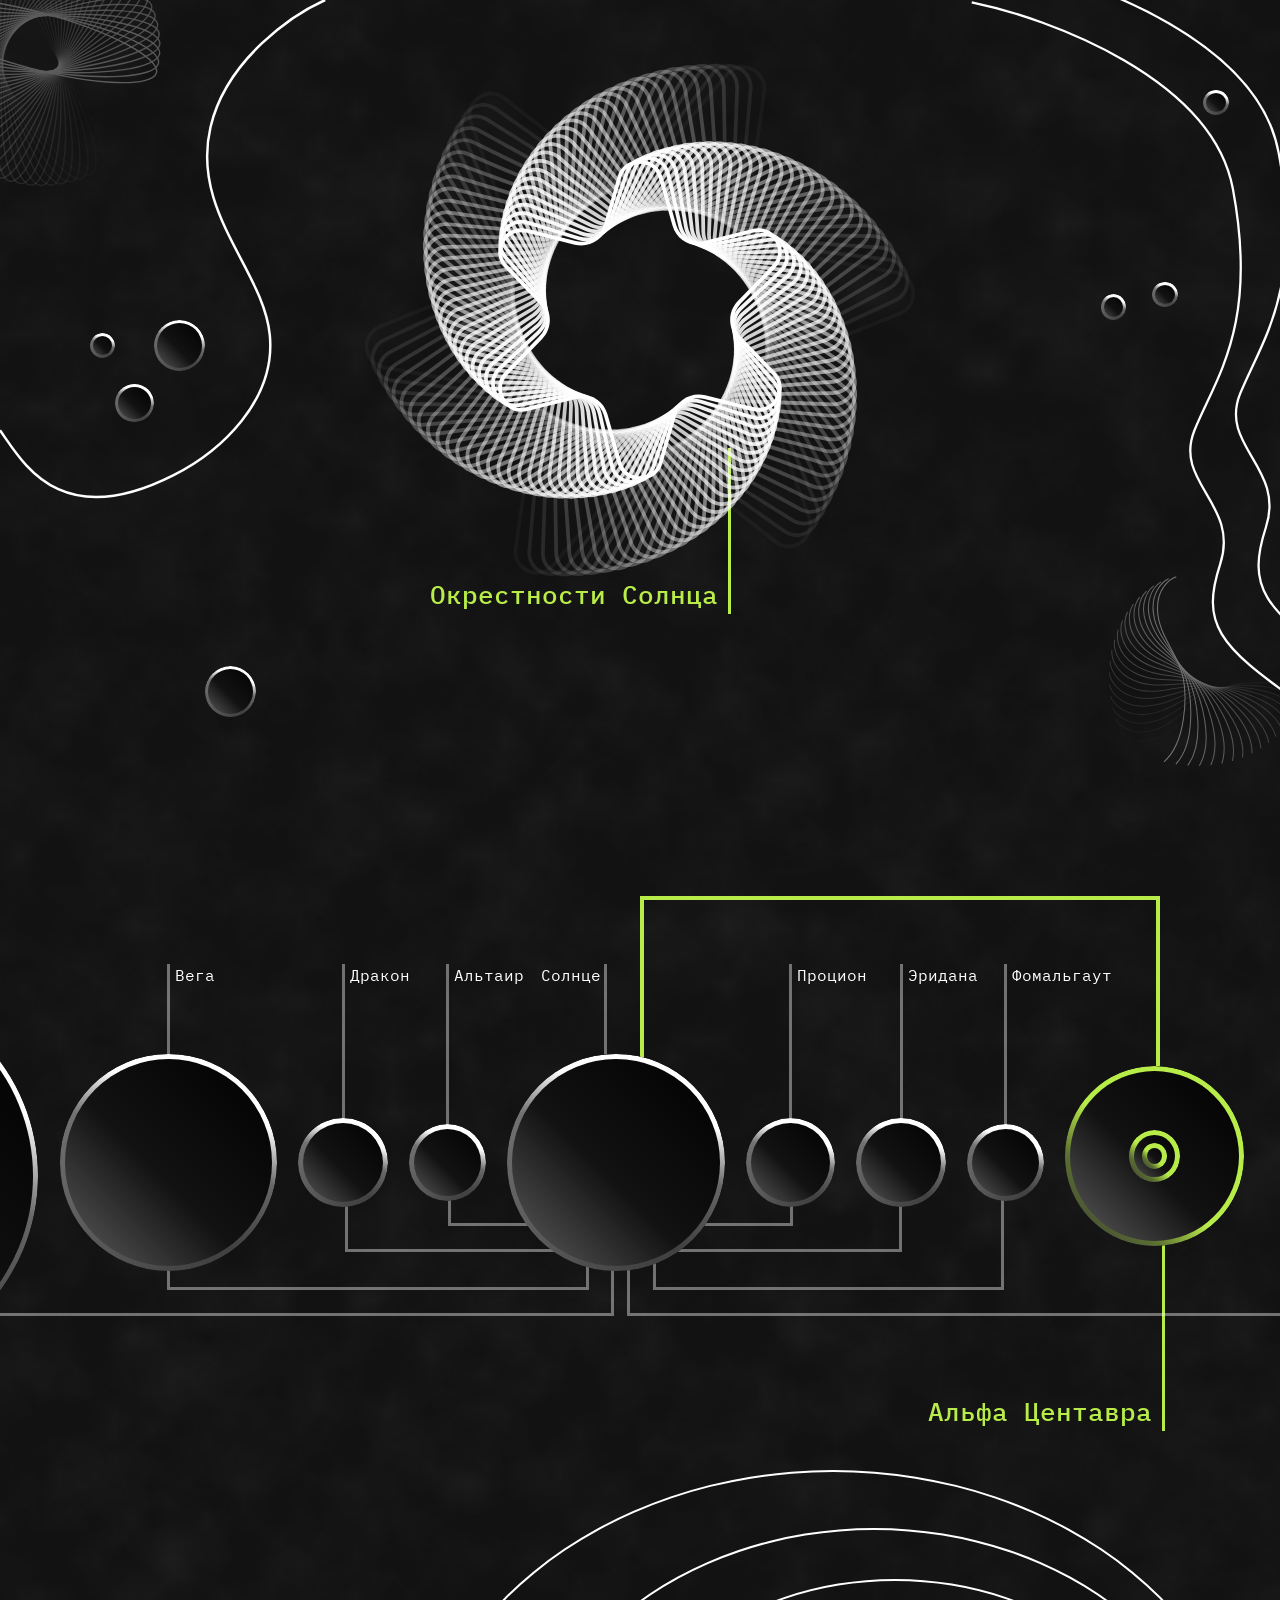
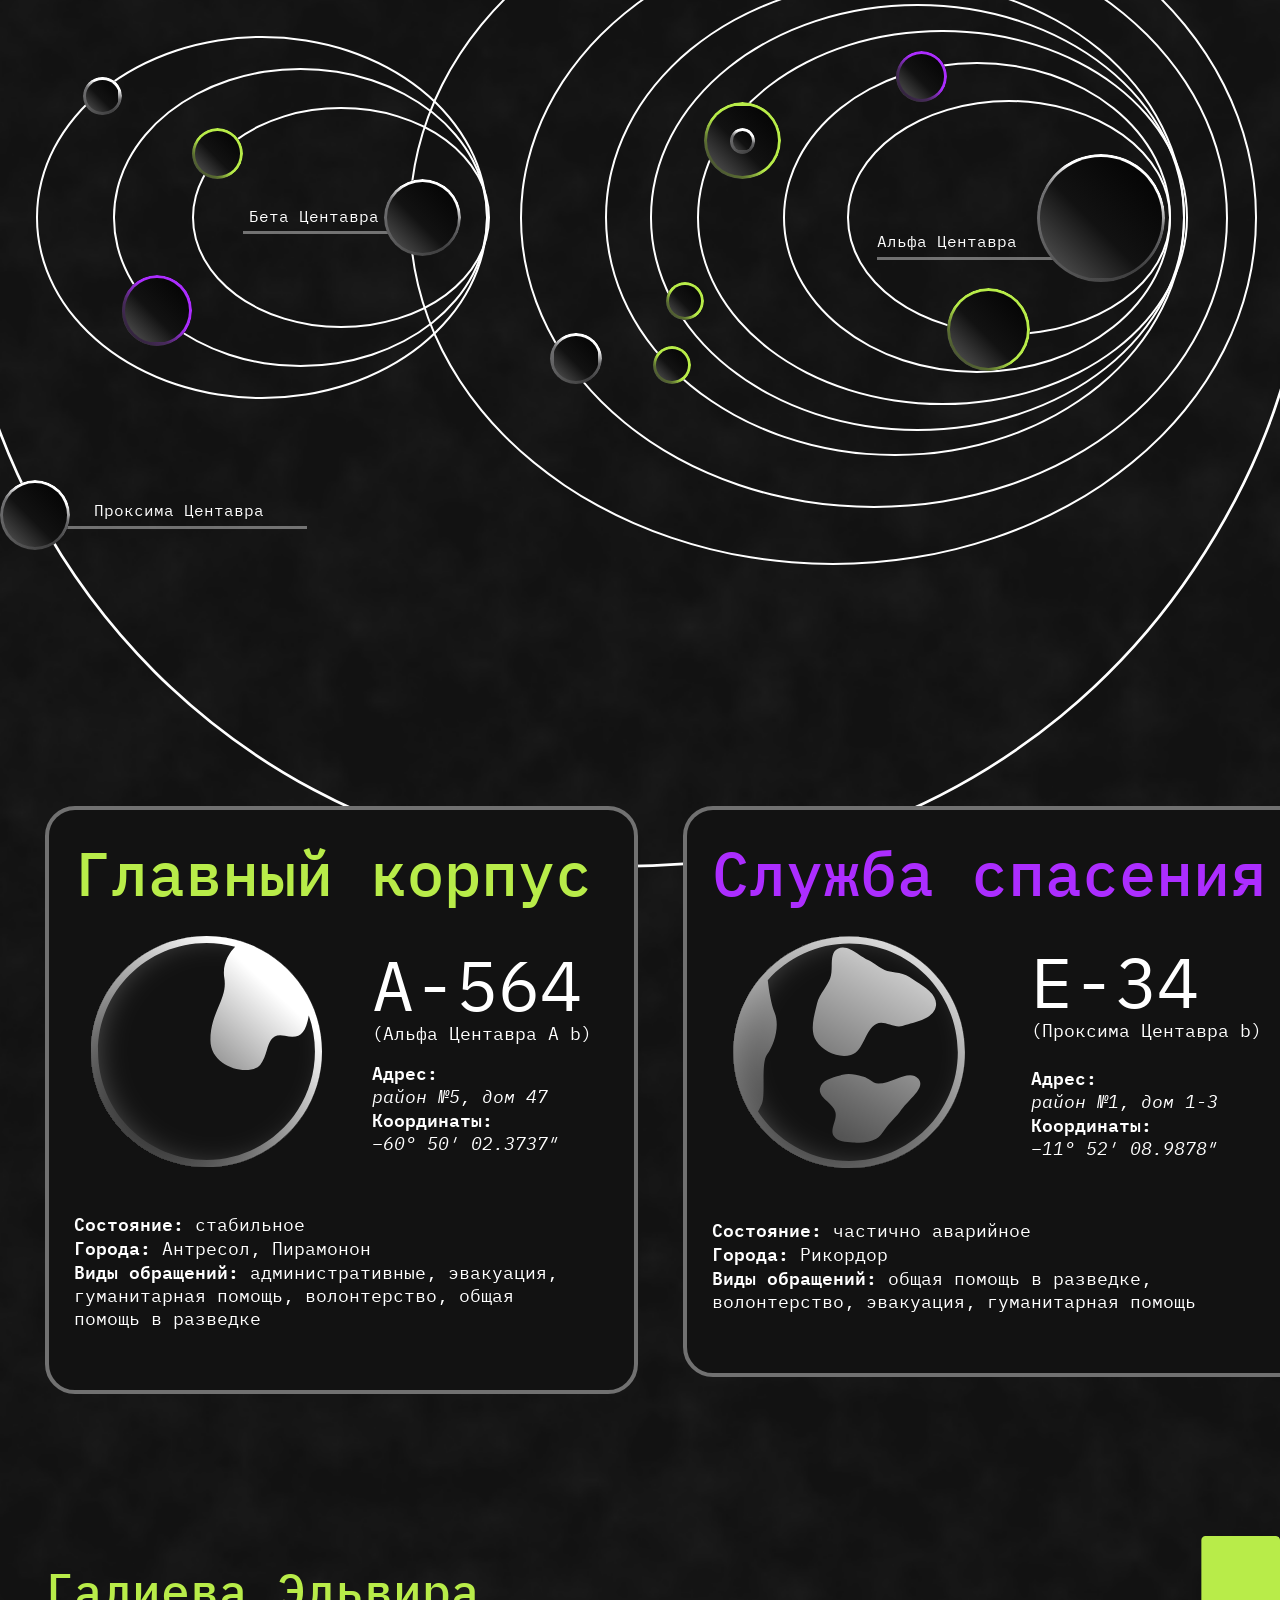
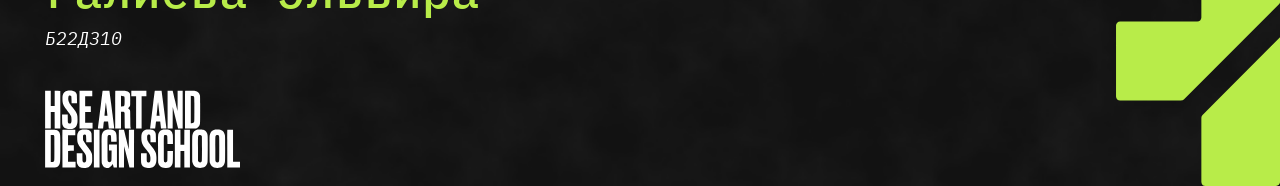
==== commit c7ac84e8: "fonts_connects" ====
--- a/index.html
+++ b/index.html
@@ -6,6 +6,7 @@
     <meta name="viewport" content="width=device-width, initial-scale=1.0">
     <link rel="stylesheet" href="stylesheets/reset.css">
     <link rel="stylesheet" href="stylesheets/style.css">
+    <link rel="preconnect" href="https://fonts.googleapis.com"><link rel="preconnect" href="https://fonts.gstatic.com" crossorigin><link href="https://fonts.googleapis.com/css2?family=IBM+Plex+Mono:ital,wght@0,400;0,500;0,600;1,400;1,500;1,600&display=swap" rel="stylesheet">
     <title>Document</title>
 </head>
 <body>
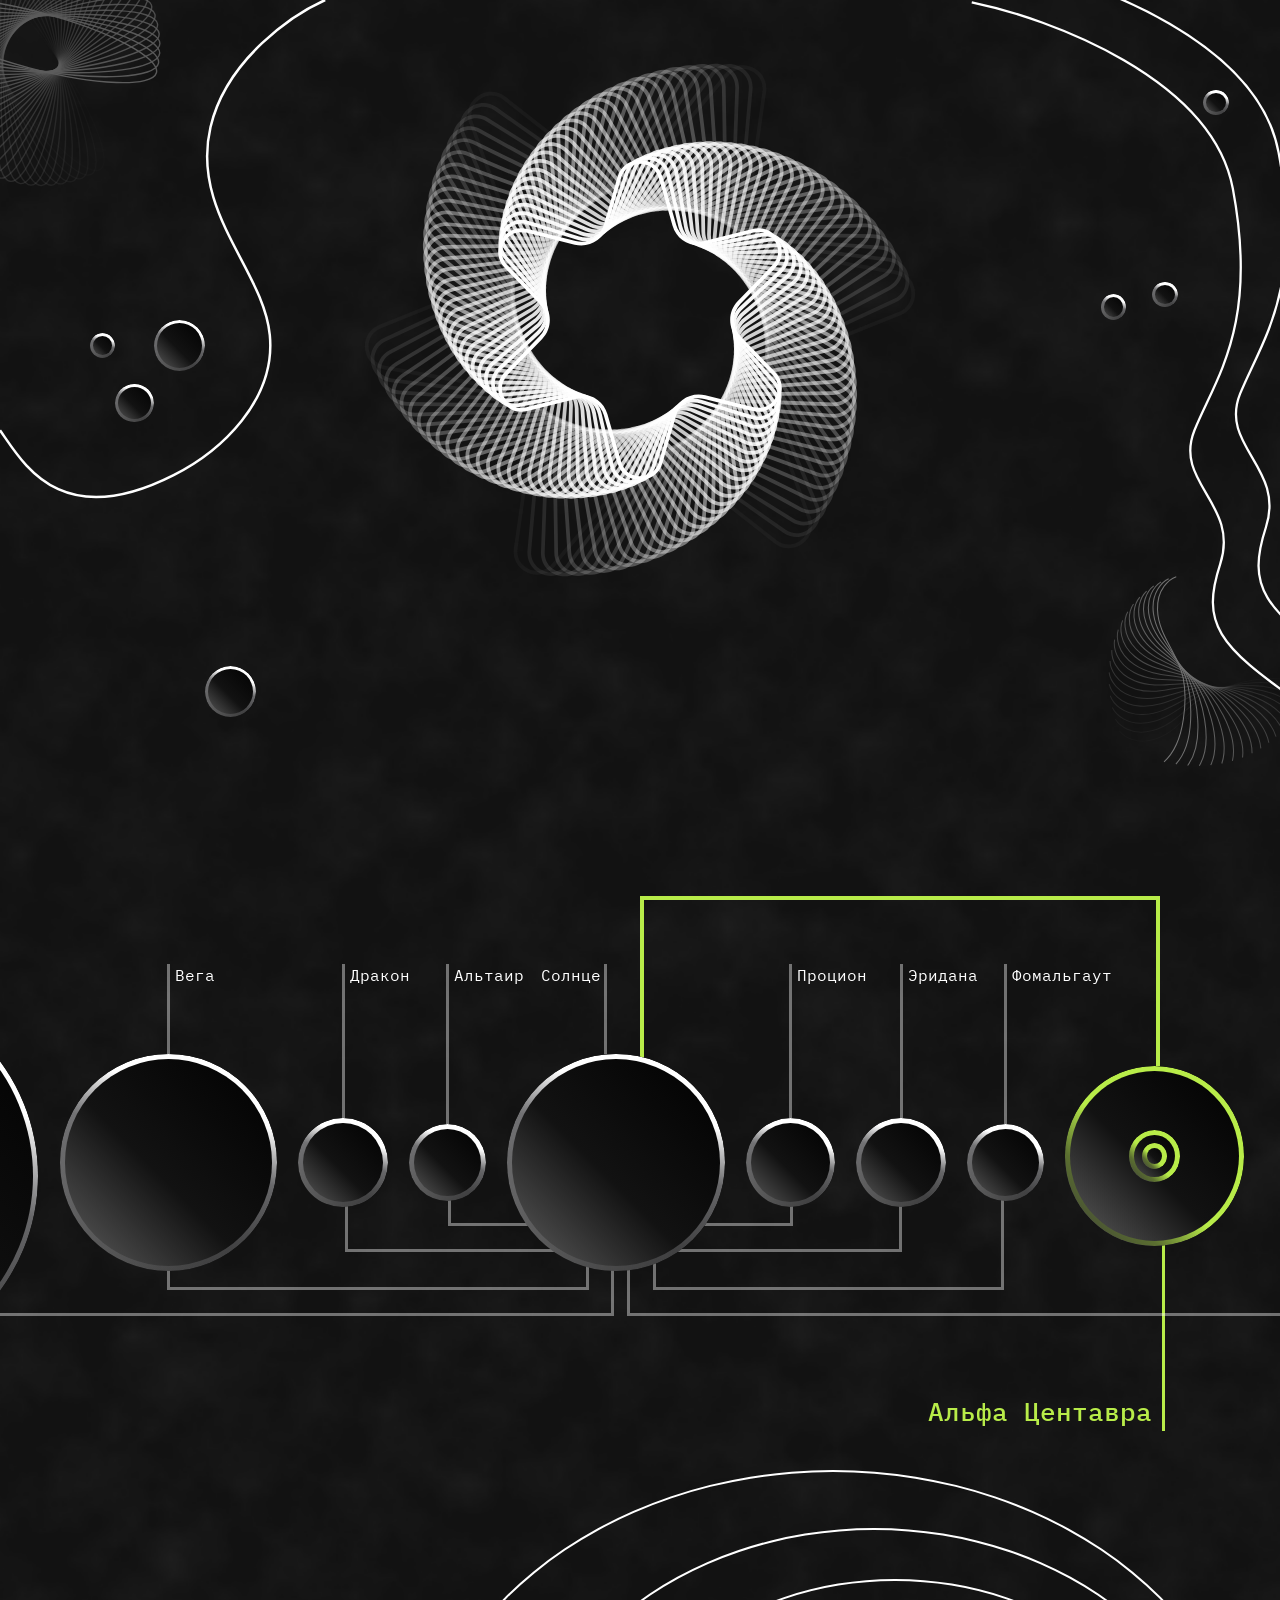
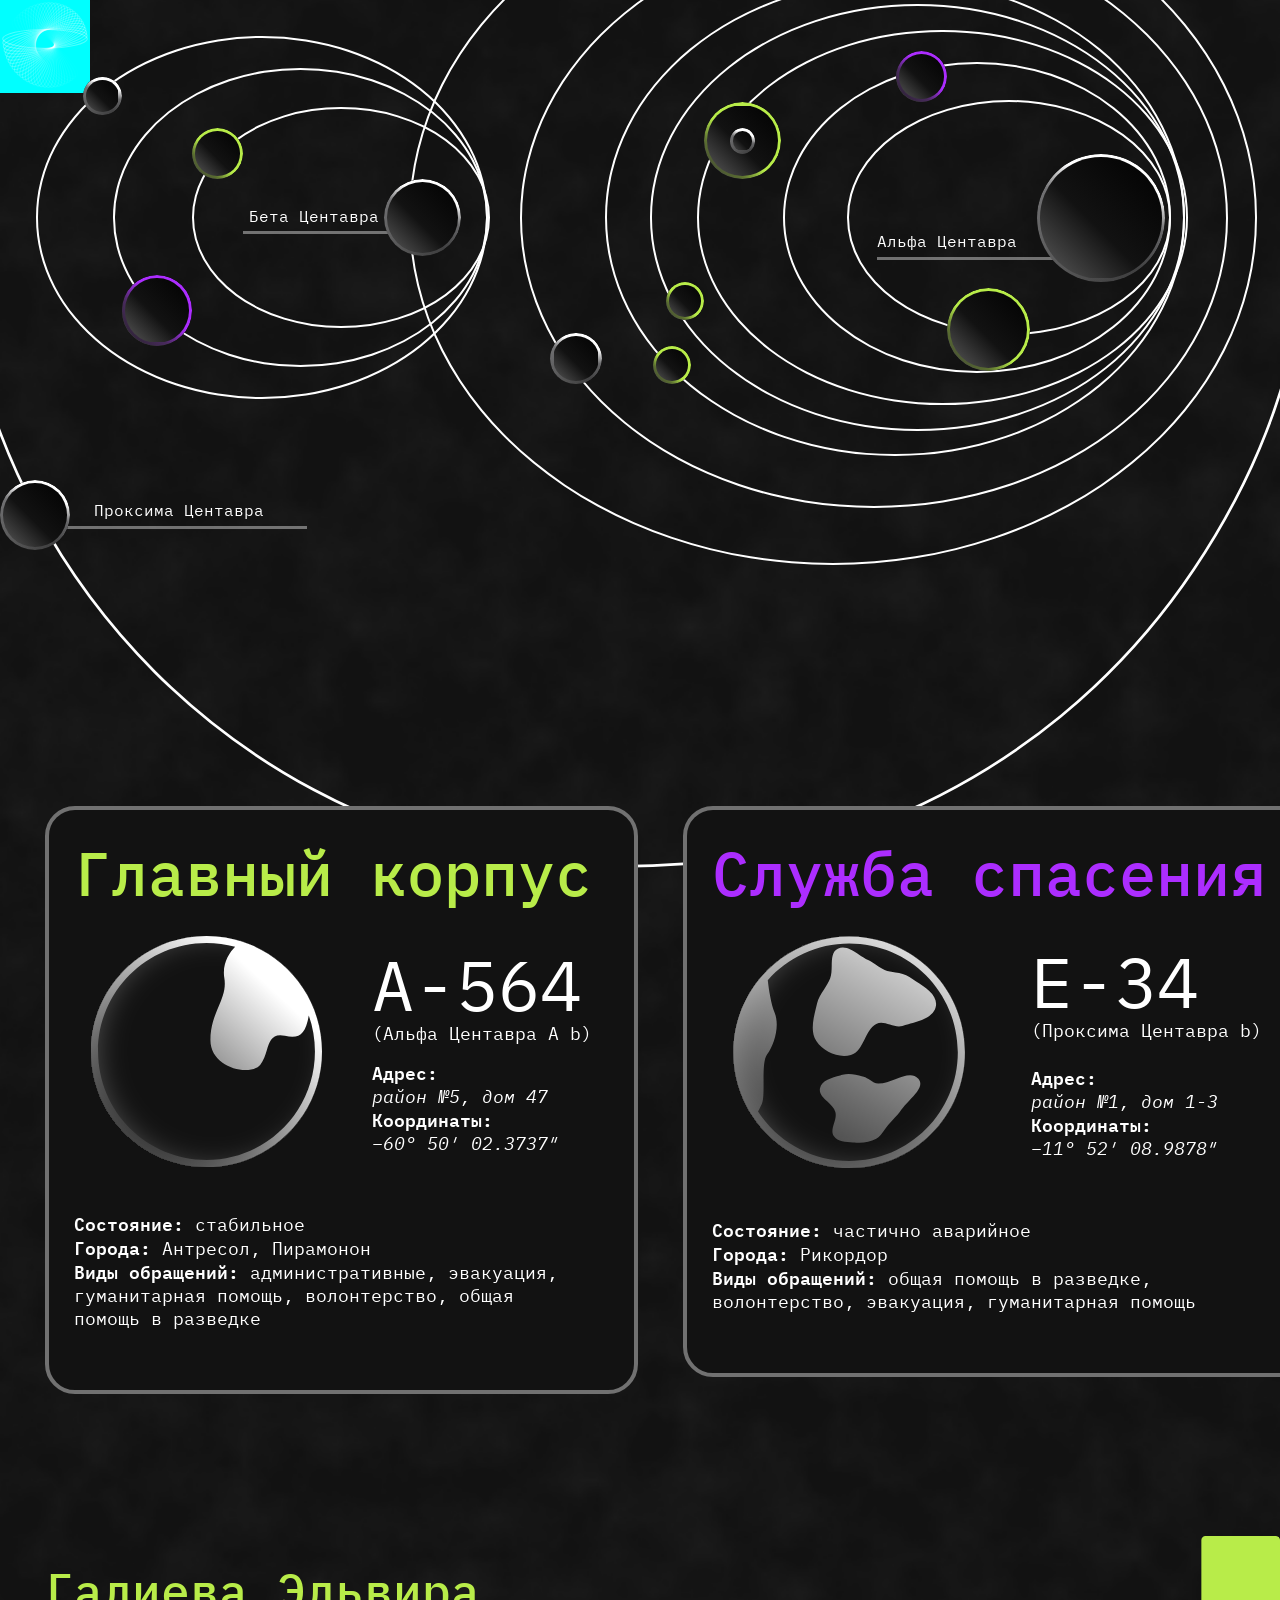
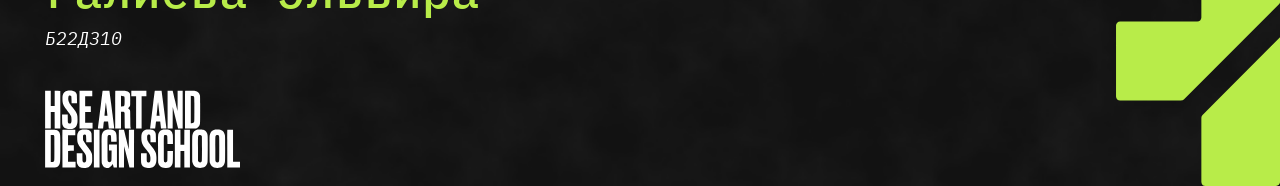
==== commit 3bcc0b9e: "пытка попытка" ====
--- a/index.html
+++ b/index.html
@@ -7,7 +7,7 @@
     <link rel="stylesheet" href="stylesheets/reset.css">
     <link rel="stylesheet" href="stylesheets/style.css">
     <link rel="preconnect" href="https://fonts.googleapis.com"><link rel="preconnect" href="https://fonts.gstatic.com" crossorigin><link href="https://fonts.googleapis.com/css2?family=IBM+Plex+Mono:ital,wght@0,400;0,500;0,600;1,400;1,500;1,600&display=swap" rel="stylesheet">
-    <title>Document</title>
+    <title>Веб-плакат для центра космической экологии «Чуксулуб»</title>
 </head>
 <body>
     <div class="first_s">
@@ -219,7 +219,7 @@
         <div class="green_circels">
             <div class="circel_2_green" style="height: 130px; width: 130px;"></div>
             <div class="circel_2_green" style="height: 55px; width: 55px;  margin-left: -95px;"></div>
-            <div style="height: 55px; width: 55px; margin-left: -7.5vw;"> 
+            <div style="height: 55px; width: 55px; margin-left: -55px;"> 
                 <div class="circel_2_green" style="height: 30px; width: 30px; margin-top: 10px; margin-left: 15px;"></div>
             </div>
             
@@ -289,253 +289,259 @@
             </div>
             <div class="circel_3"></div>
         </div>
-    </div>
-    <div class="fourth_s">
-        <div>
-            <div class="cards" style="width: 535px ;">
-                <h2 style="color: #B8EC49;">Главный корпус </h2>
-                <div class="card_planet">
-                    <img src="images/4_planet_1.svg" alt="">
-                    <div>
-                        <h1>А-564</h1>
-                        <p>(Альфа Центавра A b)</p>
-                        <br>
-                        <p> <span style="font-weight: 600;"> Адрес: </span>  <br>
-                            <span style="font-style: italic;">  район №5, дом 47 </span>
-                             <br>
-                             <span style="font-weight: 600;"> Координаты: </span>
-                             <br>
-                             <span style="font-style: italic;">  −60° 50′ 02.3737″ </span>
-                            </p>
-                    </div>
-                </div>
-                <p style=" margin-top: 45px;"> <span style="font-weight: 600;"> Состояние: </span>  стабильное <br>
-                    <span style="font-weight: 600;"> Города: </span> 
-                    Антресол, Пирамонон  <br>
-                    <span style="font-weight: 600;"> Виды обращений: </span>
-                    административные, эвакуация, <br> гуманитарная помощь, волонтерство, общая <br> помощь в разведке </p>
-            </div>
-        </div>
-        <div>
-            <div class="cards" style="width: 570px">
-                <h2 style="color: #AC2DFF ;">Служба спасения</h2>
-                <div class="card_planet">
-                    <img src="images/4_planet_3.svg" alt="">
-                    <div style="margin-left: 25px;">
-                        <h1>E-34</h1>
-                        <p>(Проксима Центавра b)</p>
-                        <p> <span style="font-weight: 600;"> <br> Адрес: </span>  <br>
-                            <span style="font-style: italic;">  район №1, дом 1-3 </span>
-                             <br>
-                             <span style="font-weight: 600;"> Координаты: </span>
-                             <br>
-                             <span style="font-style: italic;">  −11° 52′ 08.9878″ </span>
-                            </p>
-                    </div>
-                </div>
-                <p style=" margin-top: 50px;"> <span style="font-weight: 600;"> Состояние: </span>  частично аварийное <br>
-                    <span style="font-weight: 600;"> Города: </span> 
-                    Рикордор  <br>
-                    <span style="font-weight: 600;"> Виды обращений: </span>
-                    общая помощь в разведке, <br>  волонтерство, эвакуация, гуманитарная помощь </p>
-            </div>
-        </div>
-        <div>
-            <div class="cards">
-                <h2 style="color: white ">Исследовательский <br> центр №1</h2>
-                <div class="card_planet">
-                    <img src="images/4_planet_2.svg" alt="">
-                    <div style="margin-left: 25px;">
-                        <h1>I-800</h1>
-                        <p>(Альфа Центавра B b)</p>
-                        <p> <span style="font-weight: 600;"> <br> Адрес: </span>  <br>
-                            <span style="font-style: italic;">  район №4, дом 1 </span>
-                             <br>
-                             <span style="font-weight: 600;"> Координаты: </span>
-                             <br>
-                             <span style="font-style: italic;">  −61° 50′ 08.5413″ </span>
-                            </p>
-                    </div>
-                </div>
-                <p style=" margin-top: 50px;"> <span style="font-weight: 600;"> Состояние: </span>  стабильное <br>
-                    <span style="font-weight: 600;"> Города: </span> 
-                    Миномир, Амирон-сити, Альфа-сити  <br>
-                    <span style="font-weight: 600;"> Виды обращений: </span>
-                    образцы для лаборатории, мутации </p>
-            </div>
-        </div>
-        <div>
-            <div class="cards">
-                <h2 style="color: #B8EC49; width:565px ">Центр помощи №3</h2>
-                <div class="card_planet">
-                    <img src="images/4_planet_5.svg" alt="">
-                    <div style="margin-left: 25px;">
-                        <h1>P-99</h1>
-                        <p>(Проксима Центавра c)</p>
-                        <p> <span style="font-weight: 600;"> <br> Адрес: </span>  <br>
-                            <span style="font-style: italic;">  центральная площадь </span>
-                             <br>
-                             <span style="font-weight: 600;"> Координаты: </span>
-                             <br>
-                             <span style="font-style: italic;">  −24° 12′ 45.9518″ </span>
-                            </p>
-                    </div>
-                </div>
-                <p style=" margin-top: 50px;"> <span style="font-weight: 600;"> Состояние: </span>  критическое <br>
-                    <span style="font-weight: 600;"> Города: </span> 
-                    Централ-сити <br>
-                    <span style="font-weight: 600;"> Виды обращений: </span>
-                    гуманитарная помощь, эвакуация </p>
-            </div>
-        </div>
-        <div>
-            
-            <div class="cards" style="width:670px">
-                <h2 style="color: #AC2DFF ">Центральный корпус <br>  волонтерства</h2>
-                <div class="card_planet">
-                    <img src="images/4_planet_4.svg" alt="">
-                    <div style="margin-left: 25px;">
-                        <h1>C-78</h1>
-                        <p>(Альфа Центавра B c)</p>
-                        <p> <span style="font-weight: 600;"> <br> Адрес: </span>  <br>
-                            <span style="font-style: italic;">  район №7, дом 2 </span>
-                             <br>
-                             <span style="font-weight: 600;"> Координаты: </span>
-                             <br>
-                             <span style="font-style: italic;">  11° 52′ 08.9878″ </span>
-                            </p>
-                    </div>
-                </div>
-                <p style=" margin-top: 50px;"> <span style="font-weight: 600;"> Состояние: </span>  стабильное <br>
-                    <span style="font-weight: 600;"> Города: </span> 
-                    Галиевон, Регин-сити <br>
-                    <span style="font-weight: 600;"> Виды обращений: </span>
-                    общая помощь в разведке, волонтерство </p>
-            </div>
-        </div>
-        <div>
-            <div class="cards" style="width: 535px ;">
-                <h2 style="color: #B8EC49;">Главный корпус </h2>
-                <div class="card_planet">
-                    <img src="images/4_planet_1.svg" alt="">
-                    <div>
-                        <h1>А-564</h1>
-                        <p>(Альфа Центавра A b)</p>
-                        <br>
-                        <p> <span style="font-weight: 600;"> Адрес: </span>  <br>
-                            <span style="font-style: italic;">  район №5, дом 47 </span>
-                             <br>
-                             <span style="font-weight: 600;"> Координаты: </span>
-                             <br>
-                             <span style="font-style: italic;">  −60° 50′ 02.3737″ </span>
-                            </p>
-                    </div>
-                </div>
-                <p style=" margin-top: 45px;"> <span style="font-weight: 600;"> Состояние: </span>  стабильное <br>
-                    <span style="font-weight: 600;"> Города: </span> 
-                    Антресол, Пирамонон  <br>
-                    <span style="font-weight: 600;"> Виды обращений: </span>
-                    административные, эвакуация, <br> гуманитарная помощь, волонтерство, общая <br> помощь в разведке </p>
-            </div>
-        </div>
-        <div>
-            <div class="cards" style="width: 570px">
-                <h2 style="color: #AC2DFF ;">Служба спасения</h2>
-                <div class="card_planet">
-                    <img src="images/4_planet_3.svg" alt="">
-                    <div style="margin-left: 25px;">
-                        <h1>E-34</h1>
-                        <p>(Проксима Центавра b)</p>
-                        <p> <span style="font-weight: 600;"> <br> Адрес: </span>  <br>
-                            <span style="font-style: italic;">  район №1, дом 1-3 </span>
-                             <br>
-                             <span style="font-weight: 600;"> Координаты: </span>
-                             <br>
-                             <span style="font-style: italic;">  −11° 52′ 08.9878″ </span>
-                            </p>
-                    </div>
-                </div>
-                <p style=" margin-top: 50px;"> <span style="font-weight: 600;"> Состояние: </span>  частично аварийное <br>
-                    <span style="font-weight: 600;"> Города: </span> 
-                    Рикордор  <br>
-                    <span style="font-weight: 600;"> Виды обращений: </span>
-                    общая помощь в разведке, <br>  волонтерство, эвакуация, гуманитарная помощь </p>
-            </div>
-        </div>
-        <div>
-            <div class="cards">
-                <h2 style="color: white ">Исследовательский <br> центр №1</h2>
-                <div class="card_planet">
-                    <img src="images/4_planet_2.svg" alt="">
-                    <div style="margin-left: 25px;">
-                        <h1>I-800</h1>
-                        <p>(Альфа Центавра B b)</p>
-                        <p> <span style="font-weight: 600;"> <br> Адрес: </span>  <br>
-                            <span style="font-style: italic;">  район №4, дом 1 </span>
-                             <br>
-                             <span style="font-weight: 600;"> Координаты: </span>
-                             <br>
-                             <span style="font-style: italic;">  −61° 50′ 08.5413″ </span>
-                            </p>
-                    </div>
-                </div>
-                <p style=" margin-top: 50px;"> <span style="font-weight: 600;"> Состояние: </span>  стабильное <br>
-                    <span style="font-weight: 600;"> Города: </span> 
-                    Миномир, Амирон-сити, Альфа-сити  <br>
-                    <span style="font-weight: 600;"> Виды обращений: </span>
-                    образцы для лаборатории, мутации </p>
-            </div>
-        </div>
-        <div>
-            <div class="cards">
-                <h2 style="color: #B8EC49; width:565px ">Центр помощи №3</h2>
-                <div class="card_planet">
-                    <img src="images/4_planet_5.svg" alt="">
-                    <div style="margin-left: 25px;">
-                        <h1>P-99</h1>
-                        <p>(Проксима Центавра c)</p>
-                        <p> <span style="font-weight: 600;"> <br> Адрес: </span>  <br>
-                            <span style="font-style: italic;">  центральная площадь </span>
-                             <br>
-                             <span style="font-weight: 600;"> Координаты: </span>
-                             <br>
-                             <span style="font-style: italic;">  −24° 12′ 45.9518″ </span>
-                            </p>
-                    </div>
-                </div>
-                <p style=" margin-top: 50px;"> <span style="font-weight: 600;"> Состояние: </span>  критическое <br>
-                    <span style="font-weight: 600;"> Города: </span> 
-                    Централ-сити <br>
-                    <span style="font-weight: 600;"> Виды обращений: </span>
-                    гуманитарная помощь, эвакуация </p>
-            </div>
-        </div>
-        <div>
-            
-            <div class="cards" style="width:670px">
-                <h2 style="color: #AC2DFF ">Центральный корпус <br>  волонтерства</h2>
-                <div class="card_planet">
-                    <img src="images/4_planet_4.svg" alt="">
-                    <div style="margin-left: 25px;">
-                        <h1>C-78</h1>
-                        <p>(Альфа Центавра B c)</p>
-                        <p> <span style="font-weight: 600;"> <br> Адрес: </span>  <br>
-                            <span style="font-style: italic;">  район №7, дом 2 </span>
-                             <br>
-                             <span style="font-weight: 600;"> Координаты: </span>
-                             <br>
-                             <span style="font-style: italic;">  11° 52′ 08.9878″ </span>
-                            </p>
-                    </div>
-                </div>
-                <p style=" margin-top: 50px;"> <span style="font-weight: 600;"> Состояние: </span>  стабильное <br>
-                    <span style="font-weight: 600;"> Города: </span> 
-                    Галиевон, Регин-сити <br>
-                    <span style="font-weight: 600;"> Виды обращений: </span>
-                    общая помощь в разведке, волонтерство </p>
-            </div>
-        </div>
-    </div>
+        <div class="third_background">
+            <img src="images/3_galaxy.svg" alt="">
+        </div>
+    </div>
+    <div class="fourth_s_out">
+        <div class="fourth_s">
+            <div >
+                <div class="cards" style="width: 535px ;">
+                    <h2 style="color: #B8EC49;">Главный корпус </h2>
+                    <div class="card_planet">
+                        <img src="images/4_planet_1.svg" alt="">
+                        <div>
+                            <h1>А-564</h1>
+                            <p>(Альфа Центавра A b)</p>
+                            <br>
+                            <p> <span style="font-weight: 600;"> Адрес: </span>  <br>
+                                <span style="font-style: italic;">  район №5, дом 47 </span>
+                                 <br>
+                                 <span style="font-weight: 600;"> Координаты: </span>
+                                 <br>
+                                 <span style="font-style: italic;">  −60° 50′ 02.3737″ </span>
+                                </p>
+                        </div>
+                    </div>
+                    <p style=" margin-top: 45px;"> <span style="font-weight: 600;"> Состояние: </span>  стабильное <br>
+                        <span style="font-weight: 600;"> Города: </span> 
+                        Антресол, Пирамонон  <br>
+                        <span style="font-weight: 600;"> Виды обращений: </span>
+                        административные, эвакуация, <br> гуманитарная помощь, волонтерство, общая <br> помощь в разведке </p>
+                </div>
+            </div>
+            <div>
+                <div class="cards" style="width: 570px">
+                    <h2 style="color: #AC2DFF ;">Служба спасения</h2>
+                    <div class="card_planet">
+                        <img src="images/4_planet_3.svg" alt="">
+                        <div style="margin-left: 25px;">
+                            <h1>E-34</h1>
+                            <p>(Проксима Центавра b)</p>
+                            <p> <span style="font-weight: 600;"> <br> Адрес: </span>  <br>
+                                <span style="font-style: italic;">  район №1, дом 1-3 </span>
+                                 <br>
+                                 <span style="font-weight: 600;"> Координаты: </span>
+                                 <br>
+                                 <span style="font-style: italic;">  −11° 52′ 08.9878″ </span>
+                                </p>
+                        </div>
+                    </div>
+                    <p style=" margin-top: 50px;"> <span style="font-weight: 600;"> Состояние: </span>  частично аварийное <br>
+                        <span style="font-weight: 600;"> Города: </span> 
+                        Рикордор  <br>
+                        <span style="font-weight: 600;"> Виды обращений: </span>
+                        общая помощь в разведке, <br>  волонтерство, эвакуация, гуманитарная помощь </p>
+                </div>
+            </div>
+            <div>
+                <div class="cards">
+                    <h2 style="color: white ">Исследовательский <br> центр №1</h2>
+                    <div class="card_planet">
+                        <img src="images/4_planet_2.svg" alt="">
+                        <div style="margin-left: 25px;">
+                            <h1>I-800</h1>
+                            <p>(Альфа Центавра B b)</p>
+                            <p> <span style="font-weight: 600;"> <br> Адрес: </span>  <br>
+                                <span style="font-style: italic;">  район №4, дом 1 </span>
+                                 <br>
+                                 <span style="font-weight: 600;"> Координаты: </span>
+                                 <br>
+                                 <span style="font-style: italic;">  −61° 50′ 08.5413″ </span>
+                                </p>
+                        </div>
+                    </div>
+                    <p style=" margin-top: 50px;"> <span style="font-weight: 600;"> Состояние: </span>  стабильное <br>
+                        <span style="font-weight: 600;"> Города: </span> 
+                        Миномир, Амирон-сити, Альфа-сити  <br>
+                        <span style="font-weight: 600;"> Виды обращений: </span>
+                        образцы для лаборатории, мутации </p>
+                </div>
+            </div>
+            <div>
+                <div class="cards">
+                    <h2 style="color: #B8EC49; width:565px ">Центр помощи №3</h2>
+                    <div class="card_planet">
+                        <img src="images/4_planet_5.svg" alt="">
+                        <div style="margin-left: 25px;">
+                            <h1>P-99</h1>
+                            <p>(Проксима Центавра c)</p>
+                            <p> <span style="font-weight: 600;"> <br> Адрес: </span>  <br>
+                                <span style="font-style: italic;">  центральная площадь </span>
+                                 <br>
+                                 <span style="font-weight: 600;"> Координаты: </span>
+                                 <br>
+                                 <span style="font-style: italic;">  −24° 12′ 45.9518″ </span>
+                                </p>
+                        </div>
+                    </div>
+                    <p style=" margin-top: 50px;"> <span style="font-weight: 600;"> Состояние: </span>  критическое <br>
+                        <span style="font-weight: 600;"> Города: </span> 
+                        Централ-сити <br>
+                        <span style="font-weight: 600;"> Виды обращений: </span>
+                        гуманитарная помощь, эвакуация </p>
+                </div>
+            </div>
+            <div>
+                
+                <div class="cards" style="width:670px">
+                    <h2 style="color: #AC2DFF ">Центральный корпус <br>  волонтерства</h2>
+                    <div class="card_planet">
+                        <img src="images/4_planet_4.svg" alt="">
+                        <div style="margin-left: 25px;">
+                            <h1>C-78</h1>
+                            <p>(Альфа Центавра B c)</p>
+                            <p> <span style="font-weight: 600;"> <br> Адрес: </span>  <br>
+                                <span style="font-style: italic;">  район №7, дом 2 </span>
+                                 <br>
+                                 <span style="font-weight: 600;"> Координаты: </span>
+                                 <br>
+                                 <span style="font-style: italic;">  11° 52′ 08.9878″ </span>
+                                </p>
+                        </div>
+                    </div>
+                    <p style=" margin-top: 50px;"> <span style="font-weight: 600;"> Состояние: </span>  стабильное <br>
+                        <span style="font-weight: 600;"> Города: </span> 
+                        Галиевон, Регин-сити <br>
+                        <span style="font-weight: 600;"> Виды обращений: </span>
+                        общая помощь в разведке, волонтерство </p>
+                </div>
+            </div>
+            <div>
+                <div class="cards" style="width: 535px ;">
+                    <h2 style="color: #B8EC49;">Главный корпус </h2>
+                    <div class="card_planet">
+                        <img src="images/4_planet_1.svg" alt="">
+                        <div>
+                            <h1>А-564</h1>
+                            <p>(Альфа Центавра A b)</p>
+                            <br>
+                            <p> <span style="font-weight: 600;"> Адрес: </span>  <br>
+                                <span style="font-style: italic;">  район №5, дом 47 </span>
+                                 <br>
+                                 <span style="font-weight: 600;"> Координаты: </span>
+                                 <br>
+                                 <span style="font-style: italic;">  −60° 50′ 02.3737″ </span>
+                                </p>
+                        </div>
+                    </div>
+                    <p style=" margin-top: 45px;"> <span style="font-weight: 600;"> Состояние: </span>  стабильное <br>
+                        <span style="font-weight: 600;"> Города: </span> 
+                        Антресол, Пирамонон  <br>
+                        <span style="font-weight: 600;"> Виды обращений: </span>
+                        административные, эвакуация, <br> гуманитарная помощь, волонтерство, общая <br> помощь в разведке </p>
+                </div>
+            </div>
+            <div>
+                <div class="cards" style="width: 570px">
+                    <h2 style="color: #AC2DFF ;">Служба спасения</h2>
+                    <div class="card_planet">
+                        <img src="images/4_planet_3.svg" alt="">
+                        <div style="margin-left: 25px;">
+                            <h1>E-34</h1>
+                            <p>(Проксима Центавра b)</p>
+                            <p> <span style="font-weight: 600;"> <br> Адрес: </span>  <br>
+                                <span style="font-style: italic;">  район №1, дом 1-3 </span>
+                                 <br>
+                                 <span style="font-weight: 600;"> Координаты: </span>
+                                 <br>
+                                 <span style="font-style: italic;">  −11° 52′ 08.9878″ </span>
+                                </p>
+                        </div>
+                    </div>
+                    <p style=" margin-top: 50px;"> <span style="font-weight: 600;"> Состояние: </span>  частично аварийное <br>
+                        <span style="font-weight: 600;"> Города: </span> 
+                        Рикордор  <br>
+                        <span style="font-weight: 600;"> Виды обращений: </span>
+                        общая помощь в разведке, <br>  волонтерство, эвакуация, гуманитарная помощь </p>
+                </div>
+            </div>
+            <div>
+                <div class="cards">
+                    <h2 style="color: white ">Исследовательский <br> центр №1</h2>
+                    <div class="card_planet">
+                        <img src="images/4_planet_2.svg" alt="">
+                        <div style="margin-left: 25px;">
+                            <h1>I-800</h1>
+                            <p>(Альфа Центавра B b)</p>
+                            <p> <span style="font-weight: 600;"> <br> Адрес: </span>  <br>
+                                <span style="font-style: italic;">  район №4, дом 1 </span>
+                                 <br>
+                                 <span style="font-weight: 600;"> Координаты: </span>
+                                 <br>
+                                 <span style="font-style: italic;">  −61° 50′ 08.5413″ </span>
+                                </p>
+                        </div>
+                    </div>
+                    <p style=" margin-top: 50px;"> <span style="font-weight: 600;"> Состояние: </span>  стабильное <br>
+                        <span style="font-weight: 600;"> Города: </span> 
+                        Миномир, Амирон-сити, Альфа-сити  <br>
+                        <span style="font-weight: 600;"> Виды обращений: </span>
+                        образцы для лаборатории, мутации </p>
+                </div>
+            </div>
+            <div>
+                <div class="cards">
+                    <h2 style="color: #B8EC49; width:565px ">Центр помощи №3</h2>
+                    <div class="card_planet">
+                        <img src="images/4_planet_5.svg" alt="">
+                        <div style="margin-left: 25px;">
+                            <h1>P-99</h1>
+                            <p>(Проксима Центавра c)</p>
+                            <p> <span style="font-weight: 600;"> <br> Адрес: </span>  <br>
+                                <span style="font-style: italic;">  центральная площадь </span>
+                                 <br>
+                                 <span style="font-weight: 600;"> Координаты: </span>
+                                 <br>
+                                 <span style="font-style: italic;">  −24° 12′ 45.9518″ </span>
+                                </p>
+                        </div>
+                    </div>
+                    <p style=" margin-top: 50px;"> <span style="font-weight: 600;"> Состояние: </span>  критическое <br>
+                        <span style="font-weight: 600;"> Города: </span> 
+                        Централ-сити <br>
+                        <span style="font-weight: 600;"> Виды обращений: </span>
+                        гуманитарная помощь, эвакуация </p>
+                </div>
+            </div>
+            <div>
+                
+                <div class="cards" style="width:670px">
+                    <h2 style="color: #AC2DFF ">Центральный корпус <br>  волонтерства</h2>
+                    <div class="card_planet">
+                        <img src="images/4_planet_4.svg" alt="">
+                        <div style="margin-left: 25px;">
+                            <h1>C-78</h1>
+                            <p>(Альфа Центавра B c)</p>
+                            <p> <span style="font-weight: 600;"> <br> Адрес: </span>  <br>
+                                <span style="font-style: italic;">  район №7, дом 2 </span>
+                                 <br>
+                                 <span style="font-weight: 600;"> Координаты: </span>
+                                 <br>
+                                 <span style="font-style: italic;">  11° 52′ 08.9878″ </span>
+                                </p>
+                        </div>
+                    </div>
+                    <p style=" margin-top: 50px;"> <span style="font-weight: 600;"> Состояние: </span>  стабильное <br>
+                        <span style="font-weight: 600;"> Города: </span> 
+                        Галиевон, Регин-сити <br>
+                        <span style="font-weight: 600;"> Виды обращений: </span>
+                        общая помощь в разведке, волонтерство </p>
+                </div>
+            </div>
+        </div>
+    </div>
+
     <div class="fourth_s_small">
         <div>
             <div class="cards" style="width: 270px ; margin-left: 25px;">
